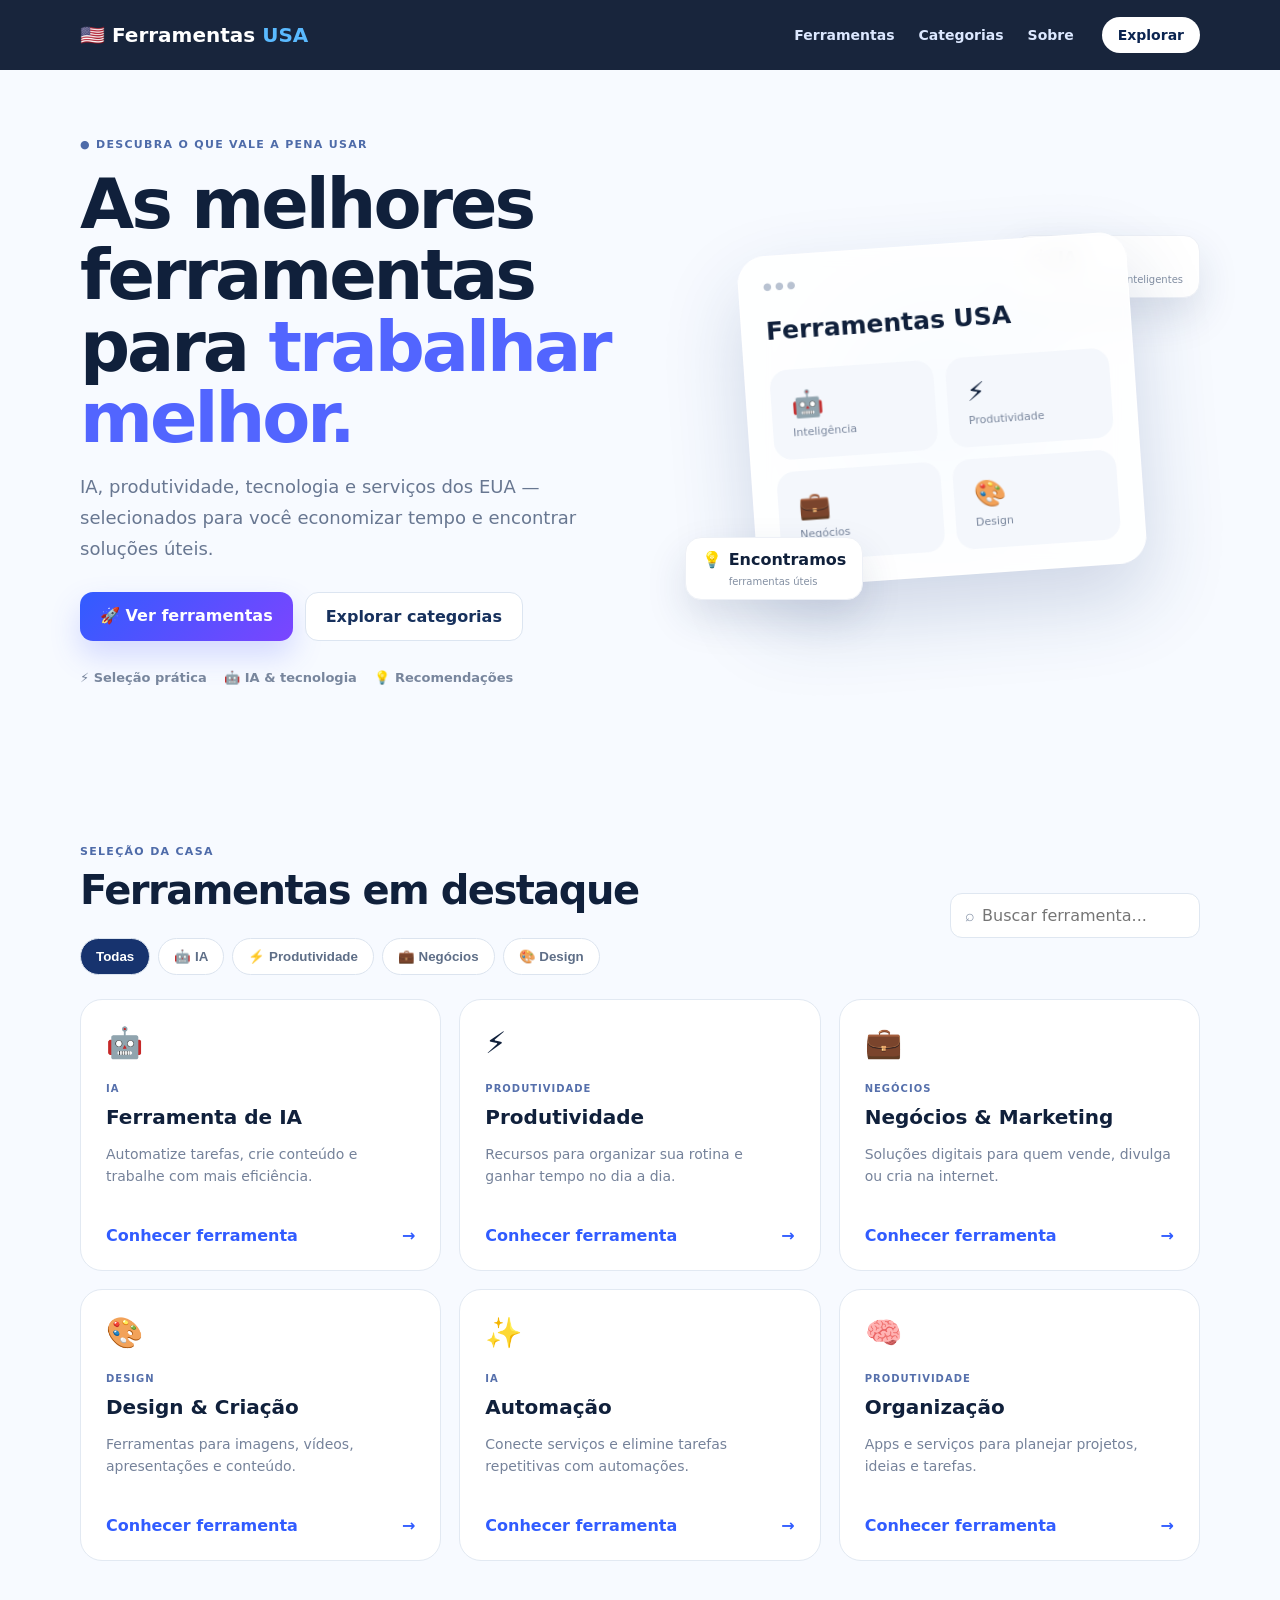
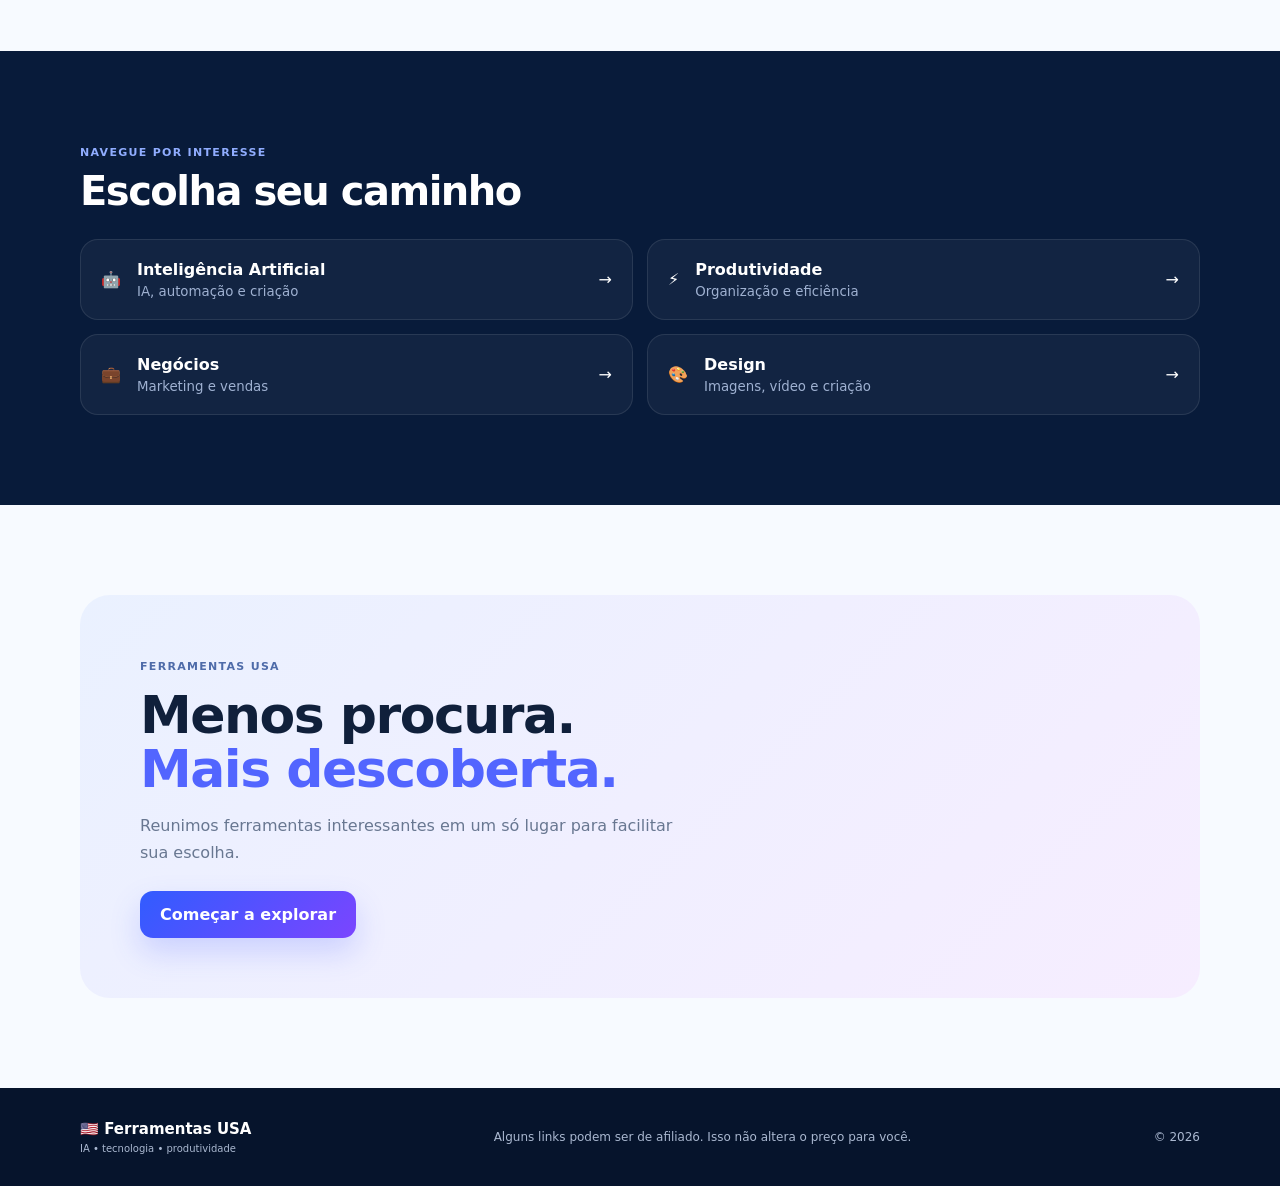
==== index.html @ 3f923c56 "Add files via upload" ====
<!doctype html>
<html lang="pt-BR">
<head>
<meta charset="utf-8"><meta name="viewport" content="width=device-width,initial-scale=1">
<meta name="description" content="Ferramentas USA — IA, tecnologia e produtividade.">
<title>Ferramentas USA | IA, Tecnologia e Produtividade</title>
<link rel="stylesheet" href="style.css">
</head>
<body>
<div class="progress" id="progress"></div>
<header><nav class="nav wrap">
<a class="brand" href="#inicio">🇺🇸 Ferramentas <b>USA</b></a>
<div class="links"><a href="#ferramentas">Ferramentas</a><a href="#categorias">Categorias</a><a href="#sobre">Sobre</a></div>
<a class="navbtn" href="#ferramentas">Explorar</a><button id="menuBtn">☰</button>
</nav><div id="mobileMenu"><a href="#ferramentas">Ferramentas</a><a href="#categorias">Categorias</a><a href="#sobre">Sobre</a></div></header>

<main>
<section class="hero wrap" id="inicio">
<div class="reveal"><span class="eyebrow">● DESCUBRA O QUE VALE A PENA USAR</span>
<h1>As melhores ferramentas para <span>trabalhar melhor.</span></h1>
<p>IA, produtividade, tecnologia e serviços dos EUA — selecionados para você economizar tempo e encontrar soluções úteis.</p>
<div class="actions"><a class="btn primary" href="#ferramentas">🚀 Ver ferramentas</a><a class="btn ghost" href="#categorias">Explorar categorias</a></div>
<div class="trust">⚡ Seleção prática　 🤖 IA & tecnologia　 💡 Recomendações</div></div>
<div class="visual reveal delay1"><div class="orb"></div><div class="float top">🤖 <b>IA</b><small>Ferramentas inteligentes</small></div>
<div class="dashboard"><div class="dots">● ● ●</div><h3>Ferramentas USA</h3><div class="dashgrid"><div>🤖<small>Inteligência</small></div><div>⚡<small>Produtividade</small></div><div>💼<small>Negócios</small></div><div>🎨<small>Design</small></div></div></div>
<div class="float bottom">💡 <b>Encontramos</b><small>ferramentas úteis</small></div></div>
</section>

<section class="section wrap" id="ferramentas">
<div class="sectionhead reveal"><div><span class="eyebrow">SELEÇÃO DA CASA</span><h2>Ferramentas em destaque</h2></div><div class="search">⌕ <input id="search" placeholder="Buscar ferramenta..."></div></div>
<div class="filters" id="filters"><button class="active" data-filter="all">Todas</button><button data-filter="ia">🤖 IA</button><button data-filter="produtividade">⚡ Produtividade</button><button data-filter="negocios">💼 Negócios</button><button data-filter="design">🎨 Design</button></div>
<div class="grid" id="grid">
<article class="tool reveal" data-category="ia" data-name="inteligência artificial"><div class="icon">🤖</div><label>IA</label><h3>Ferramenta de IA</h3><p>Automatize tarefas, crie conteúdo e trabalhe com mais eficiência.</p><a href="#" class="affiliate" data-tool="Ferramenta de IA">Conhecer ferramenta <b>→</b></a></article>
<article class="tool reveal delay1" data-category="produtividade" data-name="produtividade"><div class="icon">⚡</div><label>PRODUTIVIDADE</label><h3>Produtividade</h3><p>Recursos para organizar sua rotina e ganhar tempo no dia a dia.</p><a href="#" class="affiliate" data-tool="Produtividade">Conhecer ferramenta <b>→</b></a></article>
<article class="tool reveal delay2" data-category="negocios" data-name="negócios marketing"><div class="icon">💼</div><label>NEGÓCIOS</label><h3>Negócios & Marketing</h3><p>Soluções digitais para quem vende, divulga ou cria na internet.</p><a href="#" class="affiliate" data-tool="Negócios e Marketing">Conhecer ferramenta <b>→</b></a></article>
<article class="tool reveal" data-category="design" data-name="design criação"><div class="icon">🎨</div><label>DESIGN</label><h3>Design & Criação</h3><p>Ferramentas para imagens, vídeos, apresentações e conteúdo.</p><a href="#" class="affiliate" data-tool="Design e Criação">Conhecer ferramenta <b>→</b></a></article>
<article class="tool reveal delay1" data-category="ia" data-name="automação ia"><div class="icon">✨</div><label>IA</label><h3>Automação</h3><p>Conecte serviços e elimine tarefas repetitivas com automações.</p><a href="#" class="affiliate" data-tool="Automação">Conhecer ferramenta <b>→</b></a></article>
<article class="tool reveal delay2" data-category="produtividade" data-name="organização"><div class="icon">🧠</div><label>PRODUTIVIDADE</label><h3>Organização</h3><p>Apps e serviços para planejar projetos, ideias e tarefas.</p><a href="#" class="affiliate" data-tool="Organização">Conhecer ferramenta <b>→</b></a></article>
</div><p id="empty">Nenhuma ferramenta encontrada.</p>
</section>

<section class="dark section" id="categorias"><div class="wrap"><span class="eyebrow">NAVEGUE POR INTERESSE</span><h2>Escolha seu caminho</h2>
<div class="cats"><a href="#ferramentas" data-jump="ia">🤖 <span><b>Inteligência Artificial</b><small>IA, automação e criação</small></span>→</a><a href="#ferramentas" data-jump="produtividade">⚡ <span><b>Produtividade</b><small>Organização e eficiência</small></span>→</a><a href="#ferramentas" data-jump="negocios">💼 <span><b>Negócios</b><small>Marketing e vendas</small></span>→</a><a href="#ferramentas" data-jump="design">🎨 <span><b>Design</b><small>Imagens, vídeo e criação</small></span>→</a></div></div></section>

<section class="section wrap" id="sobre"><div class="about reveal"><span class="eyebrow">FERRAMENTAS USA</span><h2>Menos procura.<br><span>Mais descoberta.</span></h2><p>Reunimos ferramentas interessantes em um só lugar para facilitar sua escolha.</p><a class="btn primary" href="#ferramentas">Começar a explorar</a></div></section>
</main>
<footer><div class="wrap footer"><div><b>🇺🇸 Ferramentas USA</b><small>IA • tecnologia • produtividade</small></div><p>Alguns links podem ser de afiliado. Isso não altera o preço para você.</p><span>© <span id="year"></span></span></div></footer>
<button id="topBtn">↑</button><div id="toast"></div><script src="script.js"></script>
</body></html>
---- style.css ----
*{box-sizing:border-box}html{scroll-behavior:smooth}body{margin:0;font-family:Inter,system-ui,-apple-system,"Segoe UI",sans-serif;color:#10203b;background:#f7faff}a{text-decoration:none}.wrap{width:min(1120px,calc(100% - 32px));margin:auto}.progress{position:fixed;top:0;left:0;width:0;height:3px;background:linear-gradient(90deg,#ff3d81,#7650ff,#00c6ff);z-index:99}header{position:sticky;top:0;z-index:50;background:#07152eed;backdrop-filter:blur(15px)}.nav{height:70px;display:flex;align-items:center;gap:28px}.brand{color:#fff;font-size:20px;font-weight:850}.brand b{color:#5abaff}.links{margin-left:auto;display:flex;gap:24px}.links a{color:#dce8ff;font-size:14px;font-weight:700}.navbtn{color:#0b2450;background:#fff;padding:10px 16px;border-radius:999px;font-weight:800;font-size:14px}#menuBtn{display:none;background:none;border:0;color:#fff;font-size:25px}#mobileMenu{display:none}.hero{min-height:680px;display:grid;grid-template-columns:1.05fr .95fr;align-items:center;gap:35px}.eyebrow{font-size:11px;font-weight:900;letter-spacing:1.3px;color:#4e6ba9}.hero h1{font-size:clamp(42px,6vw,70px);line-height:1.02;letter-spacing:-3px;margin:17px 0}.hero h1 span,.about h2 span{color:#5265ff}.hero p{max-width:610px;color:#687791;font-size:18px;line-height:1.7}.actions{display:flex;gap:12px;margin:28px 0}.btn{display:inline-flex;padding:14px 20px;border-radius:13px;font-weight:850;transition:.25s}.btn:hover{transform:translateY(-3px)}.primary{color:#fff;background:linear-gradient(135deg,#315cff,#7b45ff);box-shadow:0 14px 30px #465cff35}.ghost{color:#17315d;background:#fff;border:1px solid #dce5f1}.trust{color:#78869d;font-size:13px;font-weight:700}.visual{height:500px;display:flex;align-items:center;justify-content:center;position:relative}.orb{position:absolute;width:360px;height:360px;border-radius:50%;background:radial-gradient(circle,#cde5ff,transparent 68%);animation:pulse 5s infinite}.dashboard{width:min(390px,82%);position:relative;padding:24px;border-radius:28px;background:#ffffffd9;border:1px solid #fff;box-shadow:0 35px 80px #203e7830;backdrop-filter:blur(15px);transform:rotate(-4deg);animation:float 5s ease-in-out infinite}.dots{color:#b8c2d1;font-size:10px}.dashboard h3{font-size:25px}.dashgrid{display:grid;grid-template-columns:1fr 1fr;gap:12px}.dashgrid div{padding:20px;background:#f4f7fc;border-radius:18px;font-size:26px}.dashgrid small{display:block;font-size:11px;color:#7a879d;margin-top:7px}.float{position:absolute;background:#fff;border:1px solid #edf0f6;padding:12px 16px;border-radius:16px;box-shadow:0 18px 40px #1e376022;display:grid;grid-template-columns:auto 1fr;gap:7px;animation:float 4s infinite}.float small{grid-column:2;color:#8490a3;font-size:10px}.float.top{right:0;top:75px}.float.bottom{left:0;bottom:60px;animation-delay:1s}.section{padding:90px 0}.sectionhead{display:flex;justify-content:space-between;align-items:end;gap:20px}.section h2,.dark h2{font-size:40px;letter-spacing:-1.5px;margin:8px 0 25px}.search{background:#fff;border:1px solid #dfe7f1;border-radius:12px;padding:11px 14px;width:250px;color:#8794a8}.search input{border:0;outline:0;width:85%;font:inherit}.filters{display:flex;gap:8px;flex-wrap:wrap;margin-bottom:24px}.filters button{border:1px solid #dce4ef;background:#fff;border-radius:999px;padding:10px 15px;color:#5e6e87;font-weight:750}.filters button.active,.filters button:hover{background:#17336e;color:#fff}.grid{display:grid;grid-template-columns:repeat(3,1fr);gap:18px}.tool{background:#fff;border:1px solid #e2e9f2;border-radius:22px;padding:25px;transition:.3s;overflow:hidden}.tool:hover{transform:translateY(-8px);box-shadow:0 24px 50px #1f39641f;border-color:#bdccef}.icon{font-size:30px;margin-bottom:17px}.tool label{font-size:10px;font-weight:900;letter-spacing:1px;color:#5670ac}.tool h3{margin:9px 0;font-size:20px}.tool p{color:#75829a;line-height:1.6;font-size:14px;min-height:66px}.affiliate{display:flex;justify-content:space-between;color:#315cff;font-weight:850;margin-top:17px}.affiliate b{transition:.2s}.tool:hover .affiliate b{transform:translateX(5px)}#empty{display:none;text-align:center;color:#77849b}.dark{background:#081b3a;color:#fff;position:relative}.dark .eyebrow{color:#90adff}.cats{display:grid;grid-template-columns:1fr 1fr;gap:14px}.cats a{display:flex;align-items:center;gap:16px;padding:20px;border:1px solid #ffffff18;border-radius:18px;background:#ffffff0b;color:#fff;transition:.25s}.cats a:hover{background:#ffffff17;transform:translateY(-3px)}.cats span{flex:1}.cats b,.cats small{display:block}.cats small{color:#9fb1d1;margin-top:5px}.about{padding:60px;border-radius:30px;background:linear-gradient(135deg,#eaf1ff,#f6edff)}.about h2{font-size:52px;line-height:1.03;margin:15px 0}.about p{color:#687791;max-width:560px;line-height:1.7;margin-bottom:25px}footer{background:#06142c;color:#aab8d0}.footer{padding:30px 0;display:flex;justify-content:space-between;align-items:center;gap:20px;font-size:12px}.footer b{display:block;color:#fff;font-size:15px}.footer small{display:block;margin-top:5px}#topBtn{position:fixed;right:18px;bottom:18px;width:45px;height:45px;border:0;border-radius:50%;background:#315cff;color:#fff;font-size:20px;opacity:0;pointer-events:none;transition:.25s}#topBtn.show{opacity:1;pointer-events:auto}#toast{position:fixed;left:50%;bottom:25px;transform:translate(-50%,20px);opacity:0;background:#07152e;color:#fff;padding:13px 18px;border-radius:12px;transition:.3s;z-index:100;font-size:13px}#toast.show{opacity:1;transform:translate(-50%,0)}.reveal{opacity:0;transform:translateY(25px);transition:.7s}.reveal.visible{opacity:1;transform:none}.delay1{transition-delay:.1s}.delay2{transition-delay:.2s}@keyframes float{0%,100%{transform:translateY(0) rotate(-4deg)}50%{transform:translateY(-12px) rotate(-3deg)}}@keyframes pulse{50%{transform:scale(1.08);opacity:.8}}@media(max-width:800px){.links,.navbtn{display:none}#menuBtn{display:block;margin-left:auto}.hero{grid-template-columns:1fr;padding:60px 0}.visual{height:410px}.grid{grid-template-columns:1fr 1fr}.sectionhead{align-items:flex-start;flex-direction:column}.search{width:100%}.cats{grid-template-columns:1fr}.about{padding:40px 25px}.footer{flex-direction:column;align-items:flex-start}}@media(max-width:520px){.grid{grid-template-columns:1fr}.actions{flex-direction:column}.btn{justify-content:center}.dashboard{width:90%}.float.top{right:-3px}.float.bottom{left:-3px}}
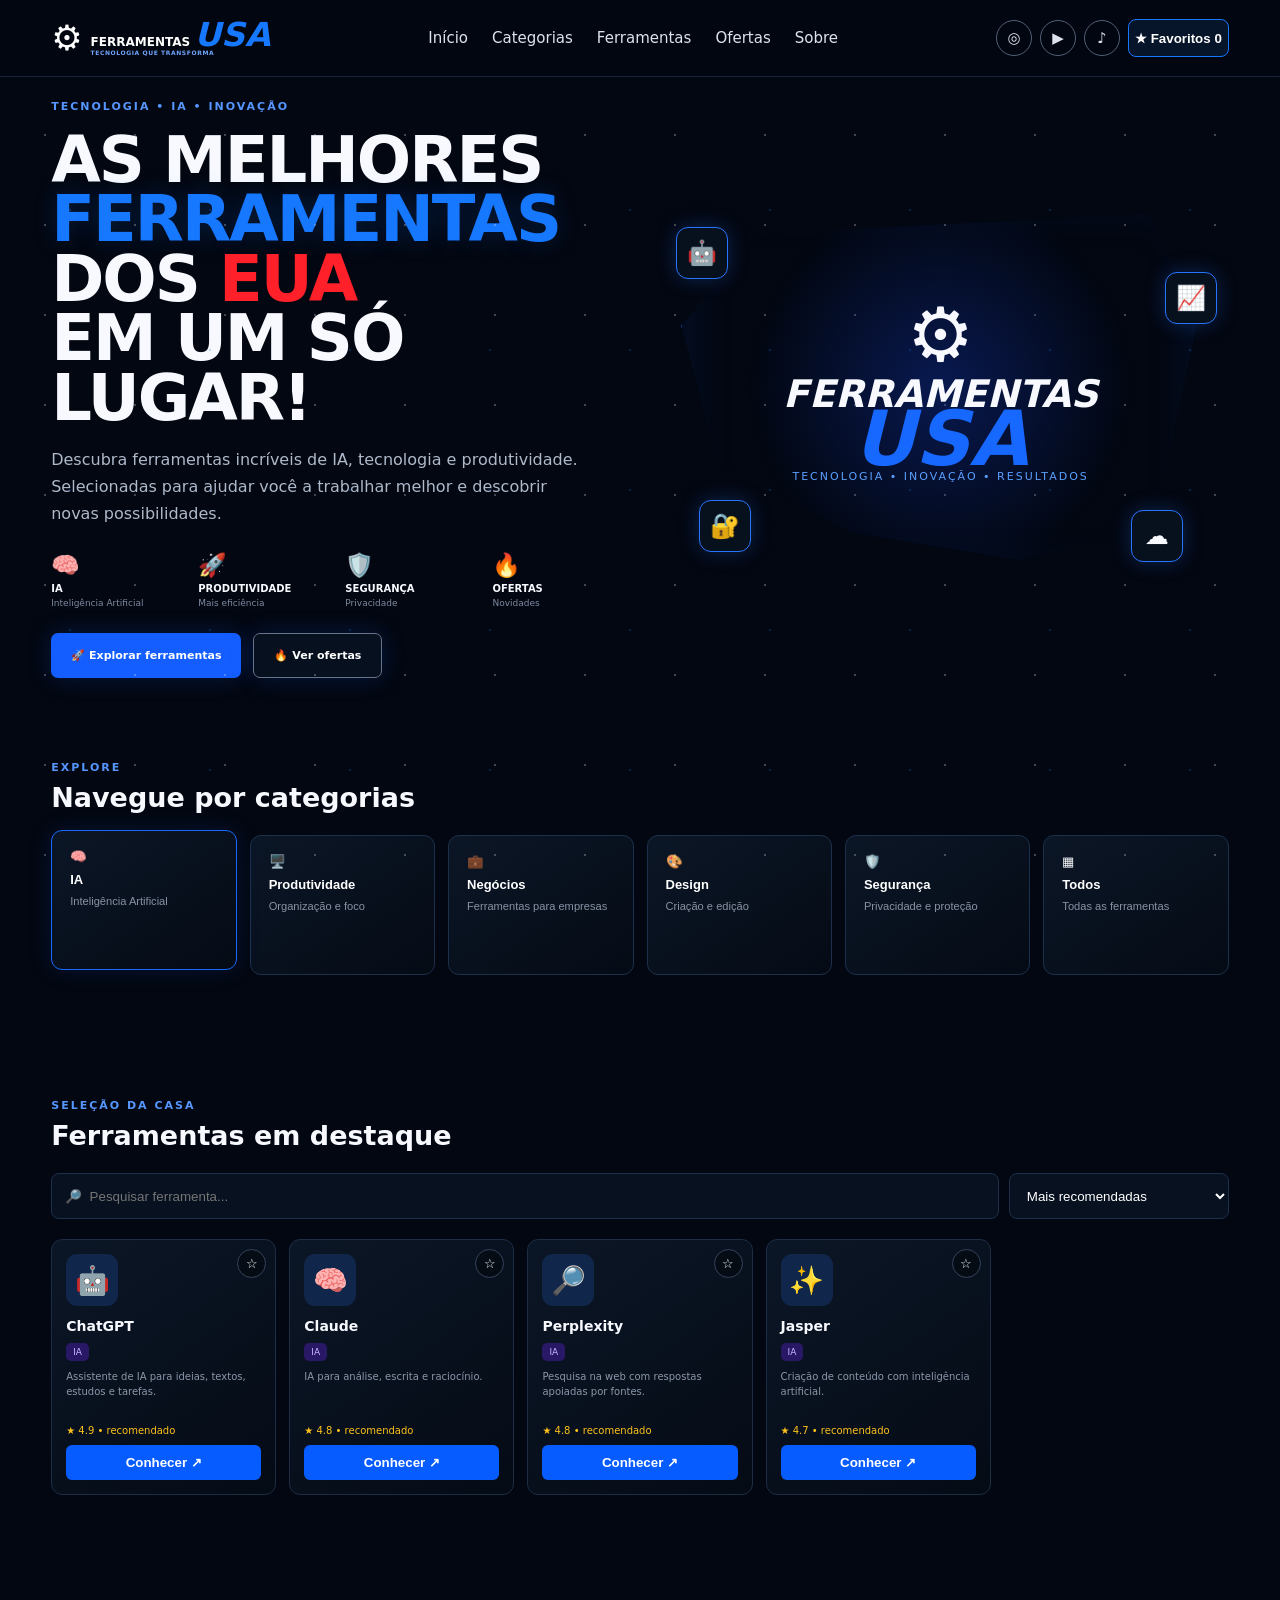
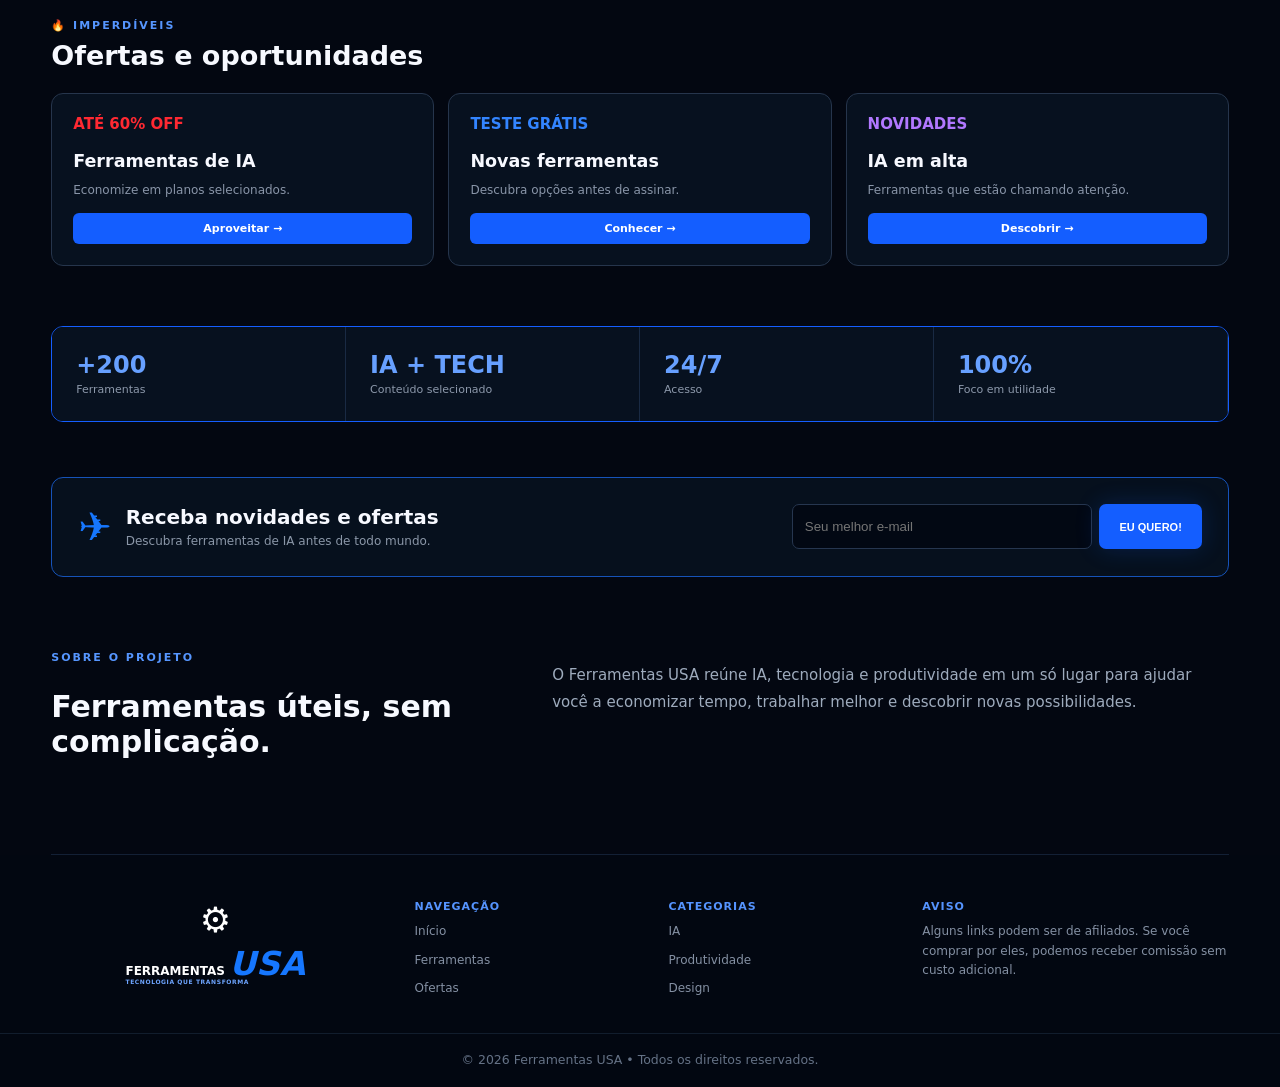
==== commit c9e55a5c: "Add files via upload" ====
--- a/index.html
+++ b/index.html
@@ -1,49 +1 @@
-<!doctype html>
-<html lang="pt-BR">
-<head>
-<meta charset="utf-8"><meta name="viewport" content="width=device-width,initial-scale=1">
-<meta name="description" content="Ferramentas USA — IA, tecnologia e produtividade.">
-<title>Ferramentas USA | IA, Tecnologia e Produtividade</title>
-<link rel="stylesheet" href="style.css">
-</head>
-<body>
-<div class="progress" id="progress"></div>
-<header><nav class="nav wrap">
-<a class="brand" href="#inicio">🇺🇸 Ferramentas <b>USA</b></a>
-<div class="links"><a href="#ferramentas">Ferramentas</a><a href="#categorias">Categorias</a><a href="#sobre">Sobre</a></div>
-<a class="navbtn" href="#ferramentas">Explorar</a><button id="menuBtn">☰</button>
-</nav><div id="mobileMenu"><a href="#ferramentas">Ferramentas</a><a href="#categorias">Categorias</a><a href="#sobre">Sobre</a></div></header>
-
-<main>
-<section class="hero wrap" id="inicio">
-<div class="reveal"><span class="eyebrow">● DESCUBRA O QUE VALE A PENA USAR</span>
-<h1>As melhores ferramentas para <span>trabalhar melhor.</span></h1>
-<p>IA, produtividade, tecnologia e serviços dos EUA — selecionados para você economizar tempo e encontrar soluções úteis.</p>
-<div class="actions"><a class="btn primary" href="#ferramentas">🚀 Ver ferramentas</a><a class="btn ghost" href="#categorias">Explorar categorias</a></div>
-<div class="trust">⚡ Seleção prática　 🤖 IA & tecnologia　 💡 Recomendações</div></div>
-<div class="visual reveal delay1"><div class="orb"></div><div class="float top">🤖 <b>IA</b><small>Ferramentas inteligentes</small></div>
-<div class="dashboard"><div class="dots">● ● ●</div><h3>Ferramentas USA</h3><div class="dashgrid"><div>🤖<small>Inteligência</small></div><div>⚡<small>Produtividade</small></div><div>💼<small>Negócios</small></div><div>🎨<small>Design</small></div></div></div>
-<div class="float bottom">💡 <b>Encontramos</b><small>ferramentas úteis</small></div></div>
-</section>
-
-<section class="section wrap" id="ferramentas">
-<div class="sectionhead reveal"><div><span class="eyebrow">SELEÇÃO DA CASA</span><h2>Ferramentas em destaque</h2></div><div class="search">⌕ <input id="search" placeholder="Buscar ferramenta..."></div></div>
-<div class="filters" id="filters"><button class="active" data-filter="all">Todas</button><button data-filter="ia">🤖 IA</button><button data-filter="produtividade">⚡ Produtividade</button><button data-filter="negocios">💼 Negócios</button><button data-filter="design">🎨 Design</button></div>
-<div class="grid" id="grid">
-<article class="tool reveal" data-category="ia" data-name="inteligência artificial"><div class="icon">🤖</div><label>IA</label><h3>Ferramenta de IA</h3><p>Automatize tarefas, crie conteúdo e trabalhe com mais eficiência.</p><a href="#" class="affiliate" data-tool="Ferramenta de IA">Conhecer ferramenta <b>→</b></a></article>
-<article class="tool reveal delay1" data-category="produtividade" data-name="produtividade"><div class="icon">⚡</div><label>PRODUTIVIDADE</label><h3>Produtividade</h3><p>Recursos para organizar sua rotina e ganhar tempo no dia a dia.</p><a href="#" class="affiliate" data-tool="Produtividade">Conhecer ferramenta <b>→</b></a></article>
-<article class="tool reveal delay2" data-category="negocios" data-name="negócios marketing"><div class="icon">💼</div><label>NEGÓCIOS</label><h3>Negócios & Marketing</h3><p>Soluções digitais para quem vende, divulga ou cria na internet.</p><a href="#" class="affiliate" data-tool="Negócios e Marketing">Conhecer ferramenta <b>→</b></a></article>
-<article class="tool reveal" data-category="design" data-name="design criação"><div class="icon">🎨</div><label>DESIGN</label><h3>Design & Criação</h3><p>Ferramentas para imagens, vídeos, apresentações e conteúdo.</p><a href="#" class="affiliate" data-tool="Design e Criação">Conhecer ferramenta <b>→</b></a></article>
-<article class="tool reveal delay1" data-category="ia" data-name="automação ia"><div class="icon">✨</div><label>IA</label><h3>Automação</h3><p>Conecte serviços e elimine tarefas repetitivas com automações.</p><a href="#" class="affiliate" data-tool="Automação">Conhecer ferramenta <b>→</b></a></article>
-<article class="tool reveal delay2" data-category="produtividade" data-name="organização"><div class="icon">🧠</div><label>PRODUTIVIDADE</label><h3>Organização</h3><p>Apps e serviços para planejar projetos, ideias e tarefas.</p><a href="#" class="affiliate" data-tool="Organização">Conhecer ferramenta <b>→</b></a></article>
-</div><p id="empty">Nenhuma ferramenta encontrada.</p>
-</section>
-
-<section class="dark section" id="categorias"><div class="wrap"><span class="eyebrow">NAVEGUE POR INTERESSE</span><h2>Escolha seu caminho</h2>
-<div class="cats"><a href="#ferramentas" data-jump="ia">🤖 <span><b>Inteligência Artificial</b><small>IA, automação e criação</small></span>→</a><a href="#ferramentas" data-jump="produtividade">⚡ <span><b>Produtividade</b><small>Organização e eficiência</small></span>→</a><a href="#ferramentas" data-jump="negocios">💼 <span><b>Negócios</b><small>Marketing e vendas</small></span>→</a><a href="#ferramentas" data-jump="design">🎨 <span><b>Design</b><small>Imagens, vídeo e criação</small></span>→</a></div></div></section>
-
-<section class="section wrap" id="sobre"><div class="about reveal"><span class="eyebrow">FERRAMENTAS USA</span><h2>Menos procura.<br><span>Mais descoberta.</span></h2><p>Reunimos ferramentas interessantes em um só lugar para facilitar sua escolha.</p><a class="btn primary" href="#ferramentas">Começar a explorar</a></div></section>
-</main>
-<footer><div class="wrap footer"><div><b>🇺🇸 Ferramentas USA</b><small>IA • tecnologia • produtividade</small></div><p>Alguns links podem ser de afiliado. Isso não altera o preço para você.</p><span>© <span id="year"></span></span></div></footer>
-<button id="topBtn">↑</button><div id="toast"></div><script src="script.js"></script>
-</body></html>+<!doctype html><html lang="pt-BR"><head><meta charset="utf-8"><meta name="viewport" content="width=device-width,initial-scale=1"><meta name="description" content="Ferramentas USA — IA, tecnologia e produtividade"><meta name="theme-color" content="#030711"><title>Ferramentas USA | IA • Tecnologia</title><link rel="stylesheet" href="style.css"></head><body><div id="progress"></div><header><nav><a class="logo" href="#inicio">⚙ <span>FERRAMENTAS <b>USA</b><small>TECNOLOGIA QUE TRANSFORMA</small></span></a><button id="menu">☰</button><div id="links"><a href="#inicio">Início</a><a href="#categorias">Categorias</a><a href="#ferramentas">Ferramentas</a><a href="#ofertas">Ofertas</a><a href="#sobre">Sobre</a></div><div class="social"><a href="#">◎</a><a href="#">▶</a><a href="#">♪</a><button id="fav">★ Favoritos <i>0</i></button></div></nav></header><main><section class="hero" id="inicio"><div class="copy reveal"><label>TECNOLOGIA • IA • INOVAÇÃO</label><h1>AS MELHORES<br><em>FERRAMENTAS</em><br>DOS <strong>EUA</strong><br>EM UM SÓ LUGAR!</h1><p>Descubra ferramentas incríveis de IA, tecnologia e produtividade. Selecionadas para ajudar você a trabalhar melhor e descobrir novas possibilidades.</p><div class="features"><span>🧠 <b>IA</b><small>Inteligência Artificial</small></span><span>🚀 <b>PRODUTIVIDADE</b><small>Mais eficiência</small></span><span>🛡️ <b>SEGURANÇA</b><small>Privacidade</small></span><span>🔥 <b>OFERTAS</b><small>Novidades</small></span></div><div class="actions"><a class="btn" href="#ferramentas">🚀 Explorar ferramentas</a><a class="btn ghost" href="#ofertas">🔥 Ver ofertas</a></div></div><div class="visual reveal"><div class="map">⚙<b>FERRAMENTAS<br><strong>USA</strong></b><small>TECNOLOGIA • INOVAÇÃO • RESULTADOS</small></div><i class="float a">🤖</i><i class="float b">📈</i><i class="float c">🔐</i><i class="float d">☁️</i></div></section><section id="categorias" class="section"><div class="title"><div><label>EXPLORE</label><h2>Navegue por categorias</h2></div></div><div class="cats"><button class="active" data-cat="IA">🧠<b>IA</b><small>Inteligência Artificial</small></button><button data-cat="Produtividade">🖥️<b>Produtividade</b><small>Organização e foco</small></button><button data-cat="Negócios">💼<b>Negócios</b><small>Ferramentas para empresas</small></button><button data-cat="Design">🎨<b>Design</b><small>Criação e edição</small></button><button data-cat="Segurança">🛡️<b>Segurança</b><small>Privacidade e proteção</small></button><button data-cat="Todos">▦<b>Todos</b><small>Todas as ferramentas</small></button></div></section><section id="ferramentas" class="section"><div class="title"><div><label>SELEÇÃO DA CASA</label><h2>Ferramentas em destaque</h2></div></div><div class="toolbar"><input id="search" placeholder="🔎  Pesquisar ferramenta..."><select id="sort"><option value="featured">Mais recomendadas</option><option value="name">Nome A–Z</option><option value="rating">Maior avaliação</option></select></div><div id="grid"></div><p id="empty">Nenhuma ferramenta encontrada.</p></section><section id="ofertas" class="section"><div class="title"><div><label>🔥 IMPERDÍVEIS</label><h2>Ofertas e oportunidades</h2></div></div><div class="offers"><article><b>ATÉ 60% OFF</b><h3>Ferramentas de IA</h3><p>Economize em planos selecionados.</p><a href="#ferramentas">Aproveitar →</a></article><article><b>TESTE GRÁTIS</b><h3>Novas ferramentas</h3><p>Descubra opções antes de assinar.</p><a href="#ferramentas">Conhecer →</a></article><article><b>NOVIDADES</b><h3>IA em alta</h3><p>Ferramentas que estão chamando atenção.</p><a href="#ferramentas">Descobrir →</a></article></div></section><section class="stats reveal"><div><b>+200</b><span>Ferramentas</span></div><div><b>IA + TECH</b><span>Conteúdo selecionado</span></div><div><b>24/7</b><span>Acesso</span></div><div><b>100%</b><span>Foco em utilidade</span></div></section><section class="newsletter reveal"><div><span>✈</span><div><h2>Receba novidades e ofertas</h2><p>Descubra ferramentas de IA antes de todo mundo.</p></div></div><form id="form"><input type="email" required placeholder="Seu melhor e-mail"><button class="btn">EU QUERO!</button></form></section><section id="sobre" class="about"><div><label>SOBRE O PROJETO</label><h2>Ferramentas úteis, sem complicação.</h2></div><p>O Ferramentas USA reúne IA, tecnologia e produtividade em um só lugar para ajudar você a economizar tempo, trabalhar melhor e descobrir novas possibilidades.</p></section></main><footer><div class="foot"><div class="logo">⚙ <span>FERRAMENTAS <b>USA</b><small>TECNOLOGIA QUE TRANSFORMA</small></span></div><div><b>NAVEGAÇÃO</b><a href="#inicio">Início</a><a href="#ferramentas">Ferramentas</a><a href="#ofertas">Ofertas</a></div><div><b>CATEGORIAS</b><a href="#ferramentas">IA</a><a href="#ferramentas">Produtividade</a><a href="#ferramentas">Design</a></div><div><b>AVISO</b><p>Alguns links podem ser de afiliados. Se você comprar por eles, podemos receber comissão sem custo adicional.</p></div></div><small>© 2026 Ferramentas USA • Todos os direitos reservados.</small></footer><button id="top">↑</button><div id="toast"></div><script src="script.js"></script></body></html>
--- a/style.css
+++ b/style.css
@@ -1 +1 @@
-*{box-sizing:border-box}html{scroll-behavior:smooth}body{margin:0;font-family:Inter,system-ui,-apple-system,"Segoe UI",sans-serif;color:#10203b;background:#f7faff}a{text-decoration:none}.wrap{width:min(1120px,calc(100% - 32px));margin:auto}.progress{position:fixed;top:0;left:0;width:0;height:3px;background:linear-gradient(90deg,#ff3d81,#7650ff,#00c6ff);z-index:99}header{position:sticky;top:0;z-index:50;background:#07152eed;backdrop-filter:blur(15px)}.nav{height:70px;display:flex;align-items:center;gap:28px}.brand{color:#fff;font-size:20px;font-weight:850}.brand b{color:#5abaff}.links{margin-left:auto;display:flex;gap:24px}.links a{color:#dce8ff;font-size:14px;font-weight:700}.navbtn{color:#0b2450;background:#fff;padding:10px 16px;border-radius:999px;font-weight:800;font-size:14px}#menuBtn{display:none;background:none;border:0;color:#fff;font-size:25px}#mobileMenu{display:none}.hero{min-height:680px;display:grid;grid-template-columns:1.05fr .95fr;align-items:center;gap:35px}.eyebrow{font-size:11px;font-weight:900;letter-spacing:1.3px;color:#4e6ba9}.hero h1{font-size:clamp(42px,6vw,70px);line-height:1.02;letter-spacing:-3px;margin:17px 0}.hero h1 span,.about h2 span{color:#5265ff}.hero p{max-width:610px;color:#687791;font-size:18px;line-height:1.7}.actions{display:flex;gap:12px;margin:28px 0}.btn{display:inline-flex;padding:14px 20px;border-radius:13px;font-weight:850;transition:.25s}.btn:hover{transform:translateY(-3px)}.primary{color:#fff;background:linear-gradient(135deg,#315cff,#7b45ff);box-shadow:0 14px 30px #465cff35}.ghost{color:#17315d;background:#fff;border:1px solid #dce5f1}.trust{color:#78869d;font-size:13px;font-weight:700}.visual{height:500px;display:flex;align-items:center;justify-content:center;position:relative}.orb{position:absolute;width:360px;height:360px;border-radius:50%;background:radial-gradient(circle,#cde5ff,transparent 68%);animation:pulse 5s infinite}.dashboard{width:min(390px,82%);position:relative;padding:24px;border-radius:28px;background:#ffffffd9;border:1px solid #fff;box-shadow:0 35px 80px #203e7830;backdrop-filter:blur(15px);transform:rotate(-4deg);animation:float 5s ease-in-out infinite}.dots{color:#b8c2d1;font-size:10px}.dashboard h3{font-size:25px}.dashgrid{display:grid;grid-template-columns:1fr 1fr;gap:12px}.dashgrid div{padding:20px;background:#f4f7fc;border-radius:18px;font-size:26px}.dashgrid small{display:block;font-size:11px;color:#7a879d;margin-top:7px}.float{position:absolute;background:#fff;border:1px solid #edf0f6;padding:12px 16px;border-radius:16px;box-shadow:0 18px 40px #1e376022;display:grid;grid-template-columns:auto 1fr;gap:7px;animation:float 4s infinite}.float small{grid-column:2;color:#8490a3;font-size:10px}.float.top{right:0;top:75px}.float.bottom{left:0;bottom:60px;animation-delay:1s}.section{padding:90px 0}.sectionhead{display:flex;justify-content:space-between;align-items:end;gap:20px}.section h2,.dark h2{font-size:40px;letter-spacing:-1.5px;margin:8px 0 25px}.search{background:#fff;border:1px solid #dfe7f1;border-radius:12px;padding:11px 14px;width:250px;color:#8794a8}.search input{border:0;outline:0;width:85%;font:inherit}.filters{display:flex;gap:8px;flex-wrap:wrap;margin-bottom:24px}.filters button{border:1px solid #dce4ef;background:#fff;border-radius:999px;padding:10px 15px;color:#5e6e87;font-weight:750}.filters button.active,.filters button:hover{background:#17336e;color:#fff}.grid{display:grid;grid-template-columns:repeat(3,1fr);gap:18px}.tool{background:#fff;border:1px solid #e2e9f2;border-radius:22px;padding:25px;transition:.3s;overflow:hidden}.tool:hover{transform:translateY(-8px);box-shadow:0 24px 50px #1f39641f;border-color:#bdccef}.icon{font-size:30px;margin-bottom:17px}.tool label{font-size:10px;font-weight:900;letter-spacing:1px;color:#5670ac}.tool h3{margin:9px 0;font-size:20px}.tool p{color:#75829a;line-height:1.6;font-size:14px;min-height:66px}.affiliate{display:flex;justify-content:space-between;color:#315cff;font-weight:850;margin-top:17px}.affiliate b{transition:.2s}.tool:hover .affiliate b{transform:translateX(5px)}#empty{display:none;text-align:center;color:#77849b}.dark{background:#081b3a;color:#fff;position:relative}.dark .eyebrow{color:#90adff}.cats{display:grid;grid-template-columns:1fr 1fr;gap:14px}.cats a{display:flex;align-items:center;gap:16px;padding:20px;border:1px solid #ffffff18;border-radius:18px;background:#ffffff0b;color:#fff;transition:.25s}.cats a:hover{background:#ffffff17;transform:translateY(-3px)}.cats span{flex:1}.cats b,.cats small{display:block}.cats small{color:#9fb1d1;margin-top:5px}.about{padding:60px;border-radius:30px;background:linear-gradient(135deg,#eaf1ff,#f6edff)}.about h2{font-size:52px;line-height:1.03;margin:15px 0}.about p{color:#687791;max-width:560px;line-height:1.7;margin-bottom:25px}footer{background:#06142c;color:#aab8d0}.footer{padding:30px 0;display:flex;justify-content:space-between;align-items:center;gap:20px;font-size:12px}.footer b{display:block;color:#fff;font-size:15px}.footer small{display:block;margin-top:5px}#topBtn{position:fixed;right:18px;bottom:18px;width:45px;height:45px;border:0;border-radius:50%;background:#315cff;color:#fff;font-size:20px;opacity:0;pointer-events:none;transition:.25s}#topBtn.show{opacity:1;pointer-events:auto}#toast{position:fixed;left:50%;bottom:25px;transform:translate(-50%,20px);opacity:0;background:#07152e;color:#fff;padding:13px 18px;border-radius:12px;transition:.3s;z-index:100;font-size:13px}#toast.show{opacity:1;transform:translate(-50%,0)}.reveal{opacity:0;transform:translateY(25px);transition:.7s}.reveal.visible{opacity:1;transform:none}.delay1{transition-delay:.1s}.delay2{transition-delay:.2s}@keyframes float{0%,100%{transform:translateY(0) rotate(-4deg)}50%{transform:translateY(-12px) rotate(-3deg)}}@keyframes pulse{50%{transform:scale(1.08);opacity:.8}}@media(max-width:800px){.links,.navbtn{display:none}#menuBtn{display:block;margin-left:auto}.hero{grid-template-columns:1fr;padding:60px 0}.visual{height:410px}.grid{grid-template-columns:1fr 1fr}.sectionhead{align-items:flex-start;flex-direction:column}.search{width:100%}.cats{grid-template-columns:1fr}.about{padding:40px 25px}.footer{flex-direction:column;align-items:flex-start}}@media(max-width:520px){.grid{grid-template-columns:1fr}.actions{flex-direction:column}.btn{justify-content:center}.dashboard{width:90%}.float.top{right:-3px}.float.bottom{left:-3px}}+*{box-sizing:border-box}html{scroll-behavior:smooth}body{margin:0;background:#030711;color:#f7f9ff;font:15px Inter,system-ui,Arial;overflow-x:hidden}body:before{content:"";position:fixed;inset:0;pointer-events:none;opacity:.25;background-image:radial-gradient(#fff 1px,transparent 1px),radial-gradient(#1677ff 1px,transparent 1px);background-size:90px 90px,140px 140px}#progress{position:fixed;z-index:99;top:0;left:0;width:0;height:3px;background:linear-gradient(90deg,#1677ff,#a855f7,#ff2029)}header{position:sticky;top:0;z-index:20;background:#030711dd;backdrop-filter:blur(16px);border-bottom:1px solid #172238}nav{width:min(1180px,92%);margin:auto;min-height:76px;display:flex;align-items:center;gap:25px}.logo{display:flex;align-items:center;gap:8px;color:#fff;text-decoration:none;font-weight:900;font-size:35px}.logo span{font-size:12px;line-height:.9}.logo b{font-size:33px;font-style:italic;color:#1677ff}.logo small{display:block;font-size:6px;color:#6ea5ff;letter-spacing:.6px}#links{display:flex;gap:24px;flex:1;justify-content:center}#links a,.social a{color:#dce3ef;text-decoration:none}.social{display:flex;gap:8px;align-items:center}.social a{width:36px;height:36px;border:1px solid #536078;border-radius:50%;display:grid;place-items:center}.social button{height:38px;border:1px solid #1677ff;border-radius:8px;background:#07152a;color:#fff;font-weight:800}.social i{font-style:normal}#menu{display:none;background:none;border:0;color:#fff;font-size:25px}.hero,.section,.about{width:min(1180px,92%);margin:auto}.hero{min-height:620px;display:grid;grid-template-columns:1fr 1fr;align-items:center;gap:25px}.copy label,.title label,.about label{font-size:11px;letter-spacing:2px;color:#5696ff;font-weight:900}.copy h1{font-size:clamp(42px,5vw,72px);line-height:.93;letter-spacing:-2px;margin:17px 0}.copy h1 em{font-style:normal;color:#1677ff;text-shadow:0 0 25px #1677ff33}.copy h1 strong{color:#ff2029}.copy p{max-width:540px;color:#aeb9ca;line-height:1.7;font-size:16px}.features{display:grid;grid-template-columns:repeat(4,1fr);gap:12px;margin:25px 0}.features span{display:flex;flex-direction:column;gap:4px;font-size:23px}.features b{font-size:10px}.features small{font-size:9px;color:#7e8ba0}.actions{display:flex;gap:12px;flex-wrap:wrap}.btn{display:inline-flex;align-items:center;justify-content:center;height:45px;padding:0 20px;border:0;border-radius:7px;background:#145eff;color:#fff;text-decoration:none;font-weight:900;font-size:11px;cursor:pointer;box-shadow:0 0 25px #145eff33}.btn.ghost{background:#07101e;border:1px solid #667388}.visual{height:500px;display:grid;place-items:center;position:relative}.map{width:90%;aspect-ratio:1.35;background:radial-gradient(circle,#174cff44,transparent 60%);clip-path:polygon(15% 10%,90% 5%,100% 30%,91% 87%,65% 95%,33% 88%,7% 70%,0 34%);border:1px solid #1768ff;display:grid;place-items:center;align-content:center;text-align:center;box-shadow:0 0 55px #1768ff22 inset}.map{font-size:75px}.map b{font-size:38px;font-style:italic;line-height:.8}.map strong{font-size:76px;color:#1768ff}.map small{font-size:11px;color:#5ba0ff;letter-spacing:2px}.float{position:absolute;width:52px;height:52px;border:1px solid #2774ff;border-radius:12px;background:#07111e;display:grid;place-items:center;font-style:normal;font-size:24px;box-shadow:0 0 20px #2774ff44;animation:float 4s ease-in-out infinite}.a{left:4%;top:18%}.b{right:2%;top:27%;animation-delay:.8s}.c{left:8%;bottom:17%;animation-delay:1.4s}.d{right:8%;bottom:15%;animation-delay:2s}.section{padding:60px 0}.title{margin-bottom:22px}.title h2{font-size:27px;margin:7px 0}.cats{display:grid;grid-template-columns:repeat(6,1fr);gap:13px}.cats button{min-height:140px;background:linear-gradient(145deg,#0b1626,#050b15);border:1px solid #1c304b;border-radius:11px;color:#fff;text-align:left;padding:18px;display:flex;flex-direction:column;gap:8px;cursor:pointer;transition:.25s}.cats button:hover,.cats button.active{transform:translateY(-5px);border-color:#1768ff;box-shadow:0 0 25px #1768ff22}.cats button b{font-size:13px}.cats button small{color:#8793a5}.toolbar{display:flex;gap:10px;margin-bottom:20px}.toolbar input,.toolbar select{height:46px;background:#07111f;border:1px solid #1d304a;color:#fff;border-radius:8px;padding:0 13px;outline:0}.toolbar input{flex:1}.toolbar select{width:220px}#grid{display:grid;grid-template-columns:repeat(5,1fr);gap:13px}.tool{position:relative;background:linear-gradient(145deg,#0b1626,#050b15);border:1px solid #1c2d45;border-radius:11px;padding:14px;transition:.25s}.tool:hover{transform:translateY(-6px);border-color:#2875ff;box-shadow:0 15px 30px #0006}.tool .icon{font-size:28px;width:52px;height:52px;display:grid;place-items:center;background:#10264a;border-radius:11px}.tool h3{font-size:14px;margin:12px 0 7px}.tag{font-size:9px;background:#291866;color:#cbb5ff;padding:4px 7px;border-radius:5px}.tool p{font-size:10px;color:#8b97a9;line-height:1.5;min-height:46px}.rating{font-size:10px;color:#ffc21c;margin:9px 0}.tool .know{width:100%;height:35px;border:0;border-radius:6px;background:#075cff;color:#fff;font-weight:900;cursor:pointer}.fav{position:absolute;right:9px;top:9px;width:29px;height:29px;border:1px solid #33435b;border-radius:50%;background:#0005;color:#fff}.fav.saved{color:#ffd21a;border-color:#ffd21a}#empty{text-align:center;color:#8995a8;display:none}.offers{display:grid;grid-template-columns:repeat(3,1fr);gap:14px}.offers article{background:#07111f;border:1px solid #26354c;border-radius:12px;padding:21px}.offers article>b{color:#ff2932}.offers article:nth-child(2)>b{color:#3385ff}.offers article:nth-child(3)>b{color:#b178ff}.offers h3{margin-bottom:5px}.offers p{color:#8995a8;font-size:12px}.offers a{display:block;text-align:center;background:#145eff;color:#fff;text-decoration:none;padding:9px;border-radius:6px;font-size:11px;font-weight:900;margin-top:16px}.stats{width:min(1180px,92%);margin:0 auto 55px;display:grid;grid-template-columns:repeat(4,1fr);border:1px solid #155eff;border-radius:12px;overflow:hidden}.stats div{padding:24px;border-right:1px solid #192a43;background:#07111f}.stats b{display:block;color:#67a0ff;font-size:24px}.stats span{font-size:11px;color:#8d99ab}.newsletter{width:min(1180px,92%);margin:auto;padding:26px;border:1px solid #1653b9;border-radius:12px;background:#06101d;display:flex;justify-content:space-between;align-items:center;gap:20px}.newsletter>div{display:flex;gap:14px;align-items:center}.newsletter>div>span{font-size:40px;color:#1677ff}.newsletter h2{margin:0 0 5px;font-size:20px}.newsletter p{margin:0;color:#8b97a8;font-size:12px}.newsletter form{display:flex;gap:7px;min-width:410px}.newsletter input{flex:1;background:#020813;border:1px solid #26364f;color:#fff;border-radius:7px;padding:0 12px;outline:0}.about{padding:70px 0;display:grid;grid-template-columns:1fr 1.5fr;gap:50px}.about h2{font-size:30px}.about p{color:#9eabbd;line-height:1.8}.about{border-bottom:1px solid #132035}footer{background:#020711;padding:45px 0 20px}.foot{width:min(1180px,92%);margin:auto;display:grid;grid-template-columns:1.5fr 1fr 1fr 1.4fr;gap:35px}.foot>div{display:flex;flex-direction:column;gap:9px}.foot>div>b{color:#5594ff;font-size:11px;letter-spacing:1px}.foot a,.foot p{color:#8490a3;text-decoration:none;font-size:12px;line-height:1.6;margin:0}.foot+.copyright,footer>small{display:block;text-align:center;color:#657286;margin-top:35px;border-top:1px solid #111d2d;padding-top:18px}#top{display:none;position:fixed;right:20px;bottom:20px;border:0;border-radius:50%;width:43px;height:43px;background:#145eff;color:#fff;font-size:21px}#toast{position:fixed;left:50%;bottom:25px;transform:translate(-50%,20px);background:#101d30;border:1px solid #2d4770;color:#fff;padding:11px 17px;border-radius:7px;opacity:0;transition:.25s;z-index:50}.show{opacity:1!important;transform:translate(-50%,0)!important}.reveal{opacity:0;transform:translateY(22px);transition:.7s}.visible{opacity:1;transform:none}@keyframes float{50%{transform:translateY(-11px)}}@media(max-width:950px){#menu{display:block;margin-left:auto}#links{display:none;position:absolute;top:76px;left:0;right:0;background:#040a14;flex-direction:column;padding:10px 5%;border-bottom:1px solid #172238}#links.open{display:flex}#links a{padding:12px}.social>a{display:none}.hero{grid-template-columns:1fr}.visual{height:380px}.cats{grid-template-columns:repeat(3,1fr)}#grid{grid-template-columns:repeat(3,1fr)}.newsletter{flex-direction:column;align-items:stretch}.newsletter form{min-width:0}.about{grid-template-columns:1fr}.foot{grid-template-columns:repeat(2,1fr)}}@media(max-width:600px){.logo{font-size:28px}.logo b{font-size:27px}.hero h1{font-size:43px}.features{grid-template-columns:repeat(2,1fr)}.cats,#grid,.offers{grid-template-columns:repeat(2,1fr)}.toolbar{flex-direction:column}.toolbar select{width:100%}.stats{grid-template-columns:repeat(2,1fr)}.stats div:nth-child(2){border-right:0}.newsletter form{flex-direction:column}.newsletter input{height:44px}.foot{grid-template-columns:1fr}.map b{font-size:27px}.map strong{font-size:55px}.visual{height:320px}}
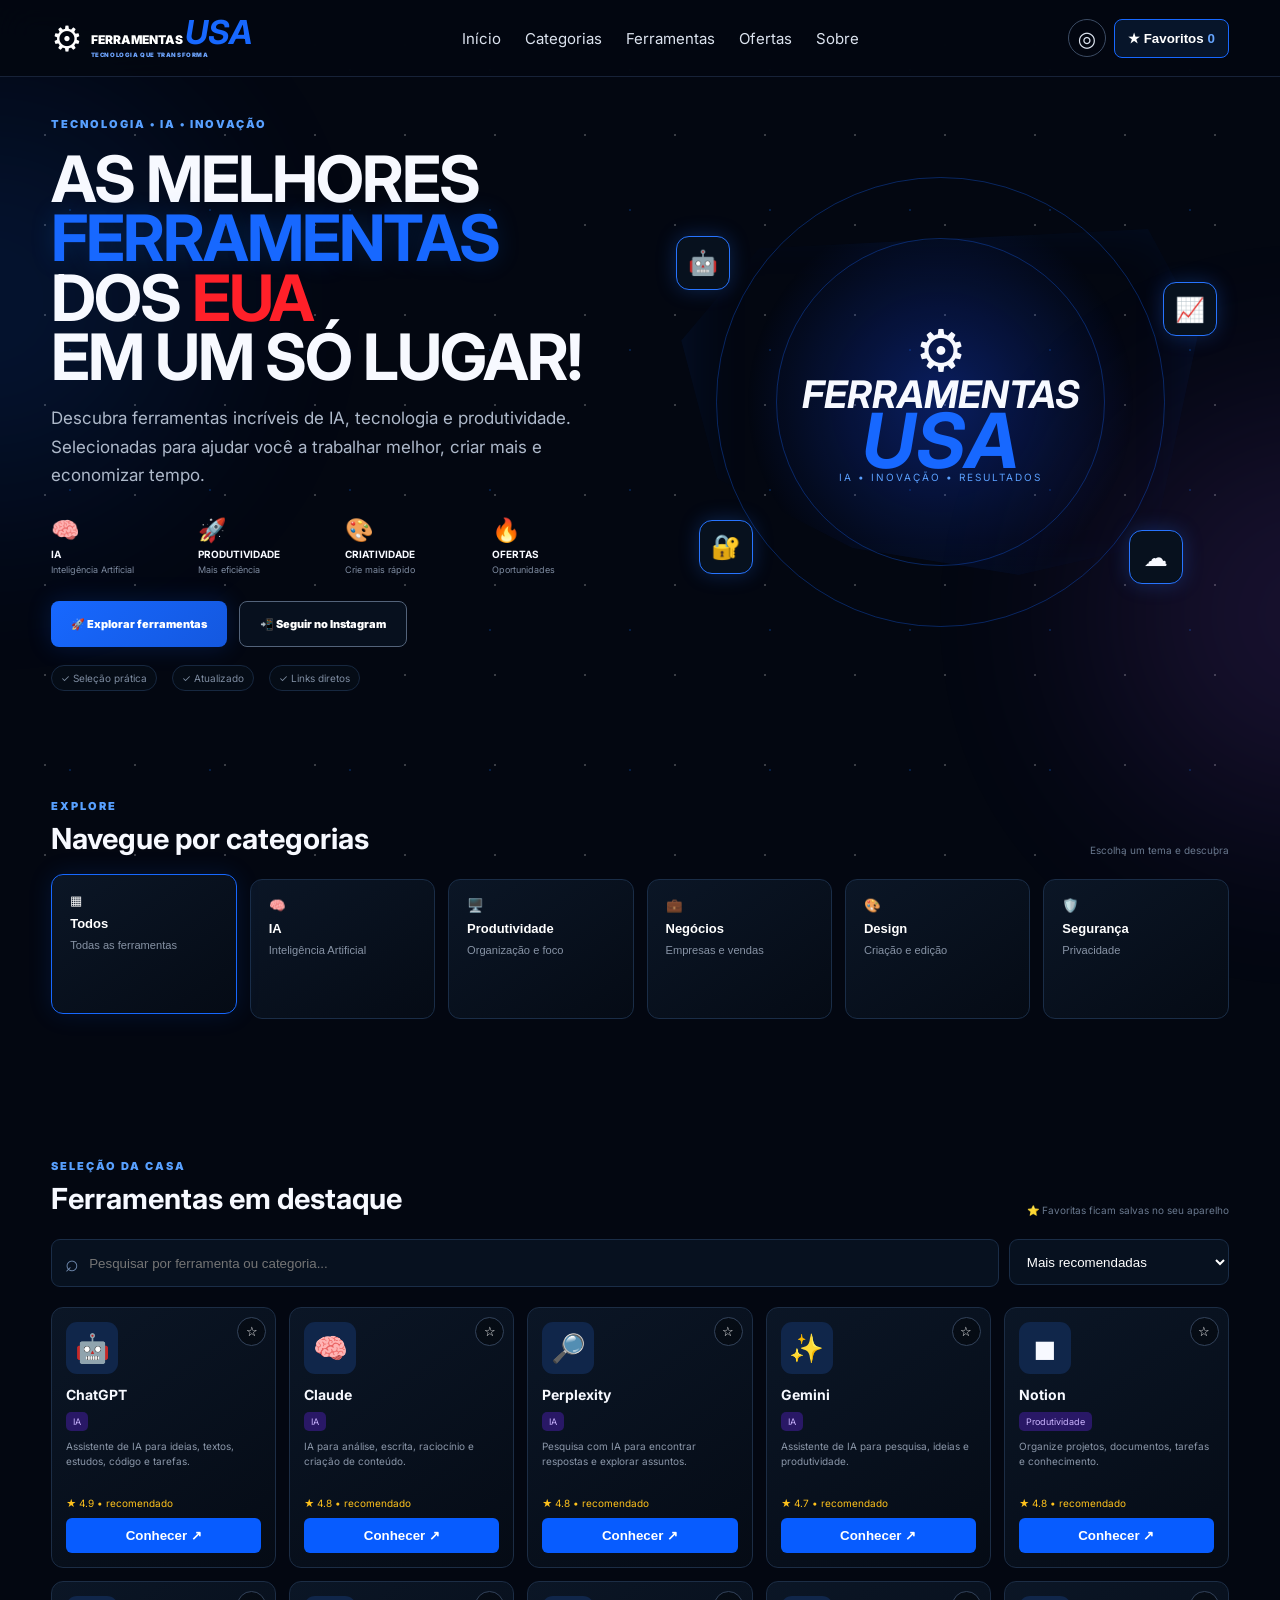
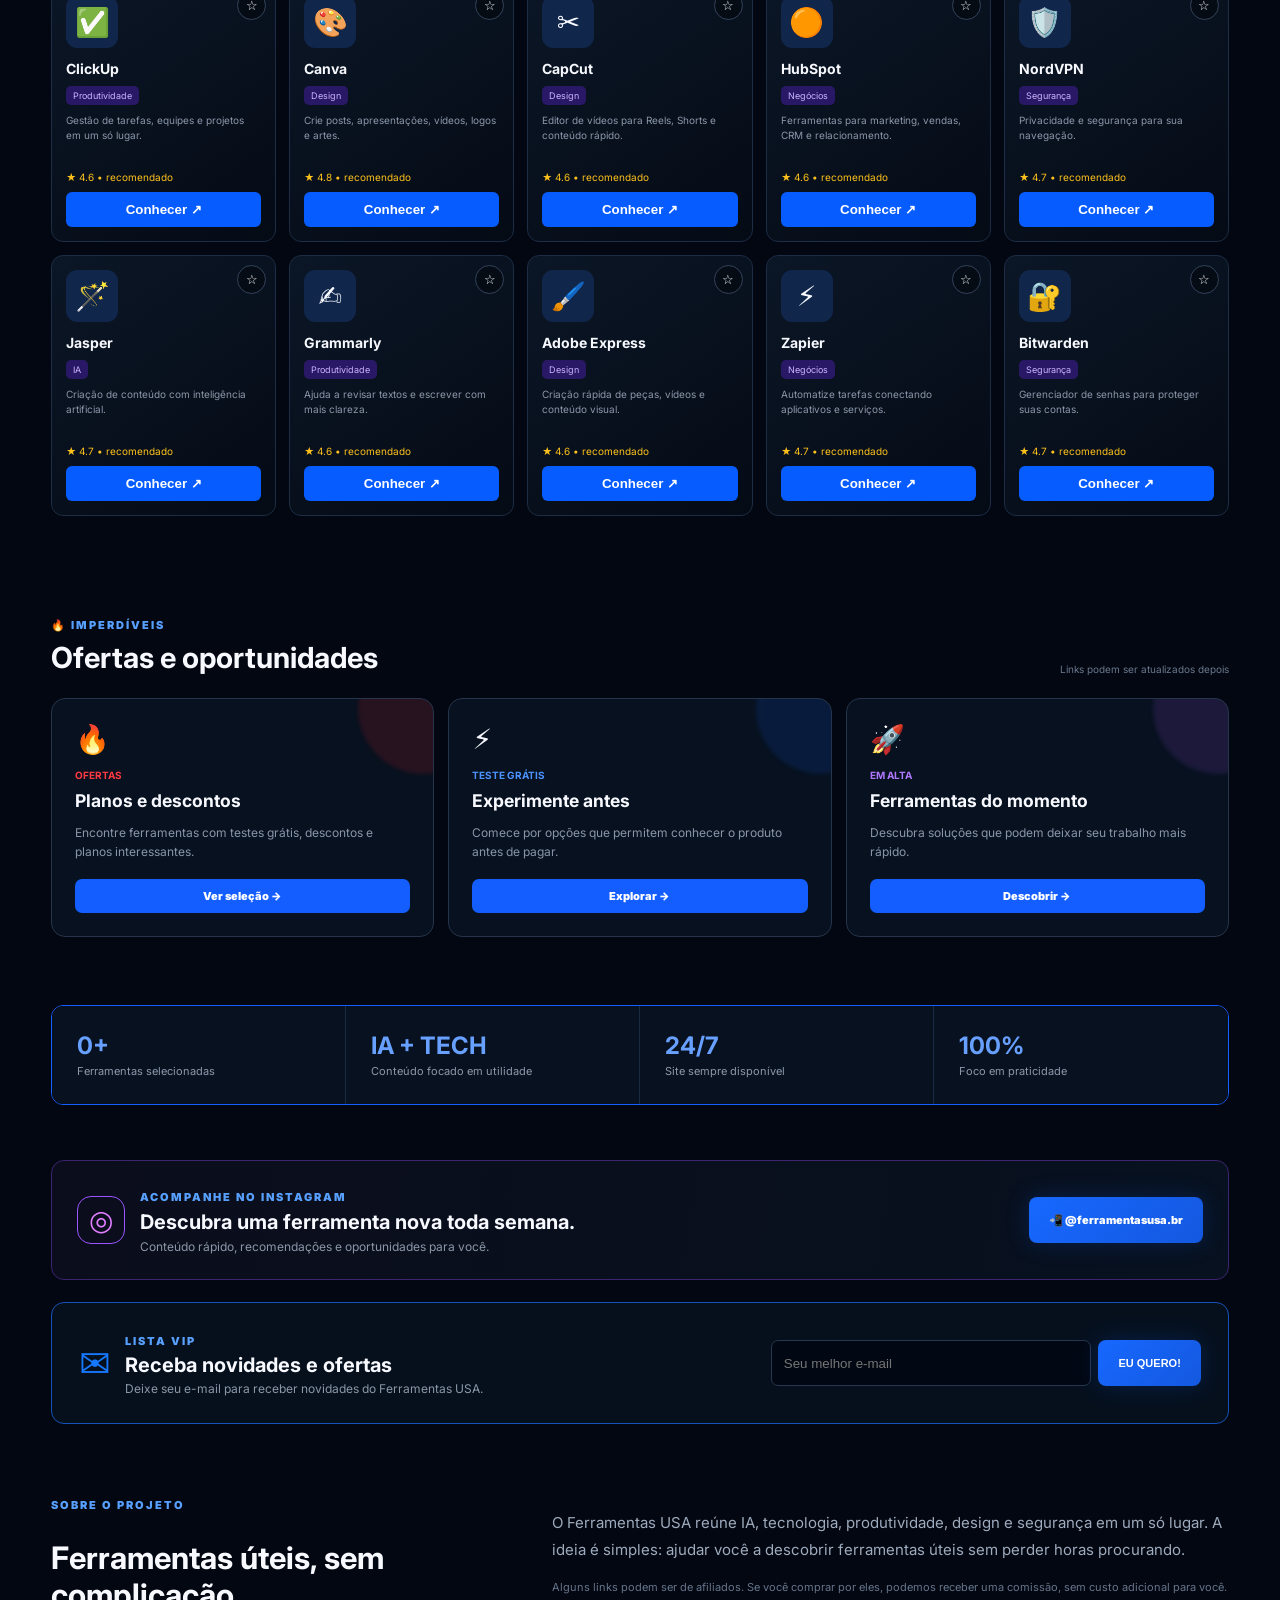
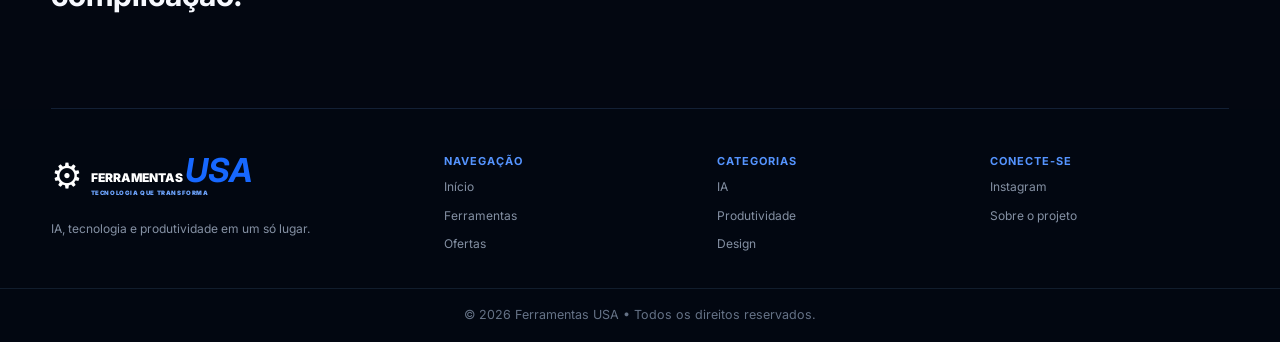
==== commit 93cc3a16: "Add files via upload" ====
--- a/index.html
+++ b/index.html
@@ -1 +1,61 @@
-<!doctype html><html lang="pt-BR"><head><meta charset="utf-8"><meta name="viewport" content="width=device-width,initial-scale=1"><meta name="description" content="Ferramentas USA — IA, tecnologia e produtividade"><meta name="theme-color" content="#030711"><title>Ferramentas USA | IA • Tecnologia</title><link rel="stylesheet" href="style.css"></head><body><div id="progress"></div><header><nav><a class="logo" href="#inicio">⚙ <span>FERRAMENTAS <b>USA</b><small>TECNOLOGIA QUE TRANSFORMA</small></span></a><button id="menu">☰</button><div id="links"><a href="#inicio">Início</a><a href="#categorias">Categorias</a><a href="#ferramentas">Ferramentas</a><a href="#ofertas">Ofertas</a><a href="#sobre">Sobre</a></div><div class="social"><a href="#">◎</a><a href="#">▶</a><a href="#">♪</a><button id="fav">★ Favoritos <i>0</i></button></div></nav></header><main><section class="hero" id="inicio"><div class="copy reveal"><label>TECNOLOGIA • IA • INOVAÇÃO</label><h1>AS MELHORES<br><em>FERRAMENTAS</em><br>DOS <strong>EUA</strong><br>EM UM SÓ LUGAR!</h1><p>Descubra ferramentas incríveis de IA, tecnologia e produtividade. Selecionadas para ajudar você a trabalhar melhor e descobrir novas possibilidades.</p><div class="features"><span>🧠 <b>IA</b><small>Inteligência Artificial</small></span><span>🚀 <b>PRODUTIVIDADE</b><small>Mais eficiência</small></span><span>🛡️ <b>SEGURANÇA</b><small>Privacidade</small></span><span>🔥 <b>OFERTAS</b><small>Novidades</small></span></div><div class="actions"><a class="btn" href="#ferramentas">🚀 Explorar ferramentas</a><a class="btn ghost" href="#ofertas">🔥 Ver ofertas</a></div></div><div class="visual reveal"><div class="map">⚙<b>FERRAMENTAS<br><strong>USA</strong></b><small>TECNOLOGIA • INOVAÇÃO • RESULTADOS</small></div><i class="float a">🤖</i><i class="float b">📈</i><i class="float c">🔐</i><i class="float d">☁️</i></div></section><section id="categorias" class="section"><div class="title"><div><label>EXPLORE</label><h2>Navegue por categorias</h2></div></div><div class="cats"><button class="active" data-cat="IA">🧠<b>IA</b><small>Inteligência Artificial</small></button><button data-cat="Produtividade">🖥️<b>Produtividade</b><small>Organização e foco</small></button><button data-cat="Negócios">💼<b>Negócios</b><small>Ferramentas para empresas</small></button><button data-cat="Design">🎨<b>Design</b><small>Criação e edição</small></button><button data-cat="Segurança">🛡️<b>Segurança</b><small>Privacidade e proteção</small></button><button data-cat="Todos">▦<b>Todos</b><small>Todas as ferramentas</small></button></div></section><section id="ferramentas" class="section"><div class="title"><div><label>SELEÇÃO DA CASA</label><h2>Ferramentas em destaque</h2></div></div><div class="toolbar"><input id="search" placeholder="🔎  Pesquisar ferramenta..."><select id="sort"><option value="featured">Mais recomendadas</option><option value="name">Nome A–Z</option><option value="rating">Maior avaliação</option></select></div><div id="grid"></div><p id="empty">Nenhuma ferramenta encontrada.</p></section><section id="ofertas" class="section"><div class="title"><div><label>🔥 IMPERDÍVEIS</label><h2>Ofertas e oportunidades</h2></div></div><div class="offers"><article><b>ATÉ 60% OFF</b><h3>Ferramentas de IA</h3><p>Economize em planos selecionados.</p><a href="#ferramentas">Aproveitar →</a></article><article><b>TESTE GRÁTIS</b><h3>Novas ferramentas</h3><p>Descubra opções antes de assinar.</p><a href="#ferramentas">Conhecer →</a></article><article><b>NOVIDADES</b><h3>IA em alta</h3><p>Ferramentas que estão chamando atenção.</p><a href="#ferramentas">Descobrir →</a></article></div></section><section class="stats reveal"><div><b>+200</b><span>Ferramentas</span></div><div><b>IA + TECH</b><span>Conteúdo selecionado</span></div><div><b>24/7</b><span>Acesso</span></div><div><b>100%</b><span>Foco em utilidade</span></div></section><section class="newsletter reveal"><div><span>✈</span><div><h2>Receba novidades e ofertas</h2><p>Descubra ferramentas de IA antes de todo mundo.</p></div></div><form id="form"><input type="email" required placeholder="Seu melhor e-mail"><button class="btn">EU QUERO!</button></form></section><section id="sobre" class="about"><div><label>SOBRE O PROJETO</label><h2>Ferramentas úteis, sem complicação.</h2></div><p>O Ferramentas USA reúne IA, tecnologia e produtividade em um só lugar para ajudar você a economizar tempo, trabalhar melhor e descobrir novas possibilidades.</p></section></main><footer><div class="foot"><div class="logo">⚙ <span>FERRAMENTAS <b>USA</b><small>TECNOLOGIA QUE TRANSFORMA</small></span></div><div><b>NAVEGAÇÃO</b><a href="#inicio">Início</a><a href="#ferramentas">Ferramentas</a><a href="#ofertas">Ofertas</a></div><div><b>CATEGORIAS</b><a href="#ferramentas">IA</a><a href="#ferramentas">Produtividade</a><a href="#ferramentas">Design</a></div><div><b>AVISO</b><p>Alguns links podem ser de afiliados. Se você comprar por eles, podemos receber comissão sem custo adicional.</p></div></div><small>© 2026 Ferramentas USA • Todos os direitos reservados.</small></footer><button id="top">↑</button><div id="toast"></div><script src="script.js"></script></body></html>
+<!doctype html>
+<html lang="pt-BR">
+<head>
+<meta charset="utf-8">
+<meta name="viewport" content="width=device-width,initial-scale=1">
+<meta name="description" content="Ferramentas USA — descubra ferramentas de IA, tecnologia, produtividade e design selecionadas para você.">
+<meta name="theme-color" content="#030711">
+<meta property="og:title" content="Ferramentas USA | IA • Tecnologia • Produtividade">
+<meta property="og:description" content="As melhores ferramentas em um só lugar.">
+<title>Ferramentas USA | IA • Tecnologia</title>
+<link rel="preconnect" href="https://fonts.googleapis.com">
+<link rel="preconnect" href="https://fonts.gstatic.com" crossorigin>
+<link href="https://fonts.googleapis.com/css2?family=Inter:wght@400;500;600;700;800;900&display=swap" rel="stylesheet">
+<link rel="stylesheet" href="style.css">
+</head>
+<body>
+<div id="progress"></div>
+<div class="ambient ambient-1"></div><div class="ambient ambient-2"></div>
+<header>
+<nav>
+<a class="logo" href="#inicio" aria-label="Ferramentas USA início"><span class="gear">⚙</span><span class="brand">FERRAMENTAS <b>USA</b><small>TECNOLOGIA QUE TRANSFORMA</small></span></a>
+<button id="menu" aria-label="Abrir menu">☰</button>
+<div id="links"><a href="#inicio">Início</a><a href="#categorias">Categorias</a><a href="#ferramentas">Ferramentas</a><a href="#ofertas">Ofertas</a><a href="#sobre">Sobre</a></div>
+<div class="social"><a href="https://www.instagram.com/ferramentasusa.br/" target="_blank" rel="noopener" aria-label="Instagram">◎</a><button id="fav">★ Favoritos <i>0</i></button></div>
+</nav>
+</header>
+<main>
+<section class="hero" id="inicio">
+<div class="copy reveal">
+<label>TECNOLOGIA • IA • INOVAÇÃO</label>
+<h1>AS MELHORES<br><em>FERRAMENTAS</em><br>DOS <strong>EUA</strong><br>EM UM SÓ LUGAR!</h1>
+<p>Descubra ferramentas incríveis de IA, tecnologia e produtividade. Selecionadas para ajudar você a trabalhar melhor, criar mais e economizar tempo.</p>
+<div class="features"><span>🧠 <b>IA</b><small>Inteligência Artificial</small></span><span>🚀 <b>PRODUTIVIDADE</b><small>Mais eficiência</small></span><span>🎨 <b>CRIATIVIDADE</b><small>Crie mais rápido</small></span><span>🔥 <b>OFERTAS</b><small>Oportunidades</small></span></div>
+<div class="actions"><a class="btn" href="#ferramentas">🚀 Explorar ferramentas</a><a class="btn ghost" href="https://www.instagram.com/ferramentasusa.br/" target="_blank" rel="noopener">📲 Seguir no Instagram</a></div>
+<div class="trust"><span>✓ Seleção prática</span><span>✓ Atualizado</span><span>✓ Links diretos</span></div>
+</div>
+<div class="visual reveal"><div class="orbit orbit-1"></div><div class="orbit orbit-2"></div><div class="map"><div class="map-gear">⚙</div><b>FERRAMENTAS<br><strong>USA</strong></b><small>IA • INOVAÇÃO • RESULTADOS</small></div><i class="float a">🤖</i><i class="float b">📈</i><i class="float c">🔐</i><i class="float d">☁️</i></div>
+</section>
+<section id="categorias" class="section">
+<div class="title"><div><label>EXPLORE</label><h2>Navegue por categorias</h2></div><span class="mini">Escolha um tema e descubra</span></div>
+<div class="cats"><button class="active" data-cat="Todos">▦<b>Todos</b><small>Todas as ferramentas</small></button><button data-cat="IA">🧠<b>IA</b><small>Inteligência Artificial</small></button><button data-cat="Produtividade">🖥️<b>Produtividade</b><small>Organização e foco</small></button><button data-cat="Negócios">💼<b>Negócios</b><small>Empresas e vendas</small></button><button data-cat="Design">🎨<b>Design</b><small>Criação e edição</small></button><button data-cat="Segurança">🛡️<b>Segurança</b><small>Privacidade</small></button></div>
+</section>
+<section id="ferramentas" class="section">
+<div class="title"><div><label>SELEÇÃO DA CASA</label><h2>Ferramentas em destaque</h2></div><span class="mini">⭐ Favoritas ficam salvas no seu aparelho</span></div>
+<div class="toolbar"><div class="searchbox"><span>⌕</span><input id="search" autocomplete="off" placeholder="Pesquisar por ferramenta ou categoria..."></div><select id="sort" aria-label="Ordenar"><option value="featured">Mais recomendadas</option><option value="name">Nome A–Z</option><option value="rating">Maior avaliação</option></select></div>
+<div id="grid"></div><p id="empty">Nenhuma ferramenta encontrada. Tente outra busca.</p>
+</section>
+<section id="ofertas" class="section offers-section">
+<div class="title"><div><label>🔥 IMPERDÍVEIS</label><h2>Ofertas e oportunidades</h2></div><span class="mini">Links podem ser atualizados depois</span></div>
+<div class="offers"><article class="offer red"><span class="offer-icon">🔥</span><b>OFERTAS</b><h3>Planos e descontos</h3><p>Encontre ferramentas com testes grátis, descontos e planos interessantes.</p><a href="#ferramentas">Ver seleção →</a></article><article class="offer blue"><span class="offer-icon">⚡</span><b>TESTE GRÁTIS</b><h3>Experimente antes</h3><p>Comece por opções que permitem conhecer o produto antes de pagar.</p><a href="#ferramentas">Explorar →</a></article><article class="offer purple"><span class="offer-icon">🚀</span><b>EM ALTA</b><h3>Ferramentas do momento</h3><p>Descubra soluções que podem deixar seu trabalho mais rápido.</p><a href="#ferramentas">Descobrir →</a></article></div>
+</section>
+<section class="stats reveal"><div><b data-count="20">0+</b><span>Ferramentas selecionadas</span></div><div><b>IA + TECH</b><span>Conteúdo focado em utilidade</span></div><div><b>24/7</b><span>Site sempre disponível</span></div><div><b>100%</b><span>Foco em praticidade</span></div></section>
+<section class="instagram-cta reveal"><div><span class="ig-icon">◎</span><div><label>ACOMPANHE NO INSTAGRAM</label><h2>Descubra uma ferramenta nova toda semana.</h2><p>Conteúdo rápido, recomendações e oportunidades para você.</p></div></div><a class="btn" href="https://www.instagram.com/ferramentasusa.br/" target="_blank" rel="noopener">📲 @ferramentasusa.br</a></section>
+<section class="newsletter reveal"><div><span>✉</span><div><label>LISTA VIP</label><h2>Receba novidades e ofertas</h2><p>Deixe seu e-mail para receber novidades do Ferramentas USA.</p></div></div><form id="form"><input type="email" required placeholder="Seu melhor e-mail" aria-label="Seu melhor e-mail"><button class="btn">EU QUERO!</button></form></section>
+<section id="sobre" class="about"><div><label>SOBRE O PROJETO</label><h2>Ferramentas úteis, sem complicação.</h2></div><div><p>O Ferramentas USA reúne IA, tecnologia, produtividade, design e segurança em um só lugar. A ideia é simples: ajudar você a descobrir ferramentas úteis sem perder horas procurando.</p><p class="small-note">Alguns links podem ser de afiliados. Se você comprar por eles, podemos receber uma comissão, sem custo adicional para você.</p></div></section>
+</main>
+<footer><div class="foot"><div><div class="logo"><span class="gear">⚙</span><span class="brand">FERRAMENTAS <b>USA</b><small>TECNOLOGIA QUE TRANSFORMA</small></span></div><p class="footer-intro">IA, tecnologia e produtividade em um só lugar.</p></div><div><b>NAVEGAÇÃO</b><a href="#inicio">Início</a><a href="#ferramentas">Ferramentas</a><a href="#ofertas">Ofertas</a></div><div><b>CATEGORIAS</b><a href="#categorias">IA</a><a href="#categorias">Produtividade</a><a href="#categorias">Design</a></div><div><b>CONECTE-SE</b><a href="https://www.instagram.com/ferramentasusa.br/" target="_blank" rel="noopener">Instagram</a><a href="#sobre">Sobre o projeto</a></div></div><small class="copyright">© 2026 Ferramentas USA • Todos os direitos reservados.</small></footer>
+<button id="top" aria-label="Voltar ao topo">↑</button><div id="toast" role="status"></div>
+<div id="modal" class="modal" aria-hidden="true"><div class="modal-card"><button class="modal-close" id="modalClose">×</button><div id="modalContent"></div></div></div>
+<script src="script.js"></script>
+</body></html>
--- a/style.css
+++ b/style.css
@@ -1 +1 @@
-*{box-sizing:border-box}html{scroll-behavior:smooth}body{margin:0;background:#030711;color:#f7f9ff;font:15px Inter,system-ui,Arial;overflow-x:hidden}body:before{content:"";position:fixed;inset:0;pointer-events:none;opacity:.25;background-image:radial-gradient(#fff 1px,transparent 1px),radial-gradient(#1677ff 1px,transparent 1px);background-size:90px 90px,140px 140px}#progress{position:fixed;z-index:99;top:0;left:0;width:0;height:3px;background:linear-gradient(90deg,#1677ff,#a855f7,#ff2029)}header{position:sticky;top:0;z-index:20;background:#030711dd;backdrop-filter:blur(16px);border-bottom:1px solid #172238}nav{width:min(1180px,92%);margin:auto;min-height:76px;display:flex;align-items:center;gap:25px}.logo{display:flex;align-items:center;gap:8px;color:#fff;text-decoration:none;font-weight:900;font-size:35px}.logo span{font-size:12px;line-height:.9}.logo b{font-size:33px;font-style:italic;color:#1677ff}.logo small{display:block;font-size:6px;color:#6ea5ff;letter-spacing:.6px}#links{display:flex;gap:24px;flex:1;justify-content:center}#links a,.social a{color:#dce3ef;text-decoration:none}.social{display:flex;gap:8px;align-items:center}.social a{width:36px;height:36px;border:1px solid #536078;border-radius:50%;display:grid;place-items:center}.social button{height:38px;border:1px solid #1677ff;border-radius:8px;background:#07152a;color:#fff;font-weight:800}.social i{font-style:normal}#menu{display:none;background:none;border:0;color:#fff;font-size:25px}.hero,.section,.about{width:min(1180px,92%);margin:auto}.hero{min-height:620px;display:grid;grid-template-columns:1fr 1fr;align-items:center;gap:25px}.copy label,.title label,.about label{font-size:11px;letter-spacing:2px;color:#5696ff;font-weight:900}.copy h1{font-size:clamp(42px,5vw,72px);line-height:.93;letter-spacing:-2px;margin:17px 0}.copy h1 em{font-style:normal;color:#1677ff;text-shadow:0 0 25px #1677ff33}.copy h1 strong{color:#ff2029}.copy p{max-width:540px;color:#aeb9ca;line-height:1.7;font-size:16px}.features{display:grid;grid-template-columns:repeat(4,1fr);gap:12px;margin:25px 0}.features span{display:flex;flex-direction:column;gap:4px;font-size:23px}.features b{font-size:10px}.features small{font-size:9px;color:#7e8ba0}.actions{display:flex;gap:12px;flex-wrap:wrap}.btn{display:inline-flex;align-items:center;justify-content:center;height:45px;padding:0 20px;border:0;border-radius:7px;background:#145eff;color:#fff;text-decoration:none;font-weight:900;font-size:11px;cursor:pointer;box-shadow:0 0 25px #145eff33}.btn.ghost{background:#07101e;border:1px solid #667388}.visual{height:500px;display:grid;place-items:center;position:relative}.map{width:90%;aspect-ratio:1.35;background:radial-gradient(circle,#174cff44,transparent 60%);clip-path:polygon(15% 10%,90% 5%,100% 30%,91% 87%,65% 95%,33% 88%,7% 70%,0 34%);border:1px solid #1768ff;display:grid;place-items:center;align-content:center;text-align:center;box-shadow:0 0 55px #1768ff22 inset}.map{font-size:75px}.map b{font-size:38px;font-style:italic;line-height:.8}.map strong{font-size:76px;color:#1768ff}.map small{font-size:11px;color:#5ba0ff;letter-spacing:2px}.float{position:absolute;width:52px;height:52px;border:1px solid #2774ff;border-radius:12px;background:#07111e;display:grid;place-items:center;font-style:normal;font-size:24px;box-shadow:0 0 20px #2774ff44;animation:float 4s ease-in-out infinite}.a{left:4%;top:18%}.b{right:2%;top:27%;animation-delay:.8s}.c{left:8%;bottom:17%;animation-delay:1.4s}.d{right:8%;bottom:15%;animation-delay:2s}.section{padding:60px 0}.title{margin-bottom:22px}.title h2{font-size:27px;margin:7px 0}.cats{display:grid;grid-template-columns:repeat(6,1fr);gap:13px}.cats button{min-height:140px;background:linear-gradient(145deg,#0b1626,#050b15);border:1px solid #1c304b;border-radius:11px;color:#fff;text-align:left;padding:18px;display:flex;flex-direction:column;gap:8px;cursor:pointer;transition:.25s}.cats button:hover,.cats button.active{transform:translateY(-5px);border-color:#1768ff;box-shadow:0 0 25px #1768ff22}.cats button b{font-size:13px}.cats button small{color:#8793a5}.toolbar{display:flex;gap:10px;margin-bottom:20px}.toolbar input,.toolbar select{height:46px;background:#07111f;border:1px solid #1d304a;color:#fff;border-radius:8px;padding:0 13px;outline:0}.toolbar input{flex:1}.toolbar select{width:220px}#grid{display:grid;grid-template-columns:repeat(5,1fr);gap:13px}.tool{position:relative;background:linear-gradient(145deg,#0b1626,#050b15);border:1px solid #1c2d45;border-radius:11px;padding:14px;transition:.25s}.tool:hover{transform:translateY(-6px);border-color:#2875ff;box-shadow:0 15px 30px #0006}.tool .icon{font-size:28px;width:52px;height:52px;display:grid;place-items:center;background:#10264a;border-radius:11px}.tool h3{font-size:14px;margin:12px 0 7px}.tag{font-size:9px;background:#291866;color:#cbb5ff;padding:4px 7px;border-radius:5px}.tool p{font-size:10px;color:#8b97a9;line-height:1.5;min-height:46px}.rating{font-size:10px;color:#ffc21c;margin:9px 0}.tool .know{width:100%;height:35px;border:0;border-radius:6px;background:#075cff;color:#fff;font-weight:900;cursor:pointer}.fav{position:absolute;right:9px;top:9px;width:29px;height:29px;border:1px solid #33435b;border-radius:50%;background:#0005;color:#fff}.fav.saved{color:#ffd21a;border-color:#ffd21a}#empty{text-align:center;color:#8995a8;display:none}.offers{display:grid;grid-template-columns:repeat(3,1fr);gap:14px}.offers article{background:#07111f;border:1px solid #26354c;border-radius:12px;padding:21px}.offers article>b{color:#ff2932}.offers article:nth-child(2)>b{color:#3385ff}.offers article:nth-child(3)>b{color:#b178ff}.offers h3{margin-bottom:5px}.offers p{color:#8995a8;font-size:12px}.offers a{display:block;text-align:center;background:#145eff;color:#fff;text-decoration:none;padding:9px;border-radius:6px;font-size:11px;font-weight:900;margin-top:16px}.stats{width:min(1180px,92%);margin:0 auto 55px;display:grid;grid-template-columns:repeat(4,1fr);border:1px solid #155eff;border-radius:12px;overflow:hidden}.stats div{padding:24px;border-right:1px solid #192a43;background:#07111f}.stats b{display:block;color:#67a0ff;font-size:24px}.stats span{font-size:11px;color:#8d99ab}.newsletter{width:min(1180px,92%);margin:auto;padding:26px;border:1px solid #1653b9;border-radius:12px;background:#06101d;display:flex;justify-content:space-between;align-items:center;gap:20px}.newsletter>div{display:flex;gap:14px;align-items:center}.newsletter>div>span{font-size:40px;color:#1677ff}.newsletter h2{margin:0 0 5px;font-size:20px}.newsletter p{margin:0;color:#8b97a8;font-size:12px}.newsletter form{display:flex;gap:7px;min-width:410px}.newsletter input{flex:1;background:#020813;border:1px solid #26364f;color:#fff;border-radius:7px;padding:0 12px;outline:0}.about{padding:70px 0;display:grid;grid-template-columns:1fr 1.5fr;gap:50px}.about h2{font-size:30px}.about p{color:#9eabbd;line-height:1.8}.about{border-bottom:1px solid #132035}footer{background:#020711;padding:45px 0 20px}.foot{width:min(1180px,92%);margin:auto;display:grid;grid-template-columns:1.5fr 1fr 1fr 1.4fr;gap:35px}.foot>div{display:flex;flex-direction:column;gap:9px}.foot>div>b{color:#5594ff;font-size:11px;letter-spacing:1px}.foot a,.foot p{color:#8490a3;text-decoration:none;font-size:12px;line-height:1.6;margin:0}.foot+.copyright,footer>small{display:block;text-align:center;color:#657286;margin-top:35px;border-top:1px solid #111d2d;padding-top:18px}#top{display:none;position:fixed;right:20px;bottom:20px;border:0;border-radius:50%;width:43px;height:43px;background:#145eff;color:#fff;font-size:21px}#toast{position:fixed;left:50%;bottom:25px;transform:translate(-50%,20px);background:#101d30;border:1px solid #2d4770;color:#fff;padding:11px 17px;border-radius:7px;opacity:0;transition:.25s;z-index:50}.show{opacity:1!important;transform:translate(-50%,0)!important}.reveal{opacity:0;transform:translateY(22px);transition:.7s}.visible{opacity:1;transform:none}@keyframes float{50%{transform:translateY(-11px)}}@media(max-width:950px){#menu{display:block;margin-left:auto}#links{display:none;position:absolute;top:76px;left:0;right:0;background:#040a14;flex-direction:column;padding:10px 5%;border-bottom:1px solid #172238}#links.open{display:flex}#links a{padding:12px}.social>a{display:none}.hero{grid-template-columns:1fr}.visual{height:380px}.cats{grid-template-columns:repeat(3,1fr)}#grid{grid-template-columns:repeat(3,1fr)}.newsletter{flex-direction:column;align-items:stretch}.newsletter form{min-width:0}.about{grid-template-columns:1fr}.foot{grid-template-columns:repeat(2,1fr)}}@media(max-width:600px){.logo{font-size:28px}.logo b{font-size:27px}.hero h1{font-size:43px}.features{grid-template-columns:repeat(2,1fr)}.cats,#grid,.offers{grid-template-columns:repeat(2,1fr)}.toolbar{flex-direction:column}.toolbar select{width:100%}.stats{grid-template-columns:repeat(2,1fr)}.stats div:nth-child(2){border-right:0}.newsletter form{flex-direction:column}.newsletter input{height:44px}.foot{grid-template-columns:1fr}.map b{font-size:27px}.map strong{font-size:55px}.visual{height:320px}}
+:root{--bg:#030711;--panel:#07111f;--panel2:#0b1626;--line:#1a2d47;--blue:#1768ff;--blue2:#58a0ff;--red:#ff2029;--text:#f7f9ff;--muted:#9aa8bb}*{box-sizing:border-box}html{scroll-behavior:smooth}body{margin:0;background:var(--bg);color:var(--text);font:15px Inter,system-ui,Arial,sans-serif;overflow-x:hidden}body:before{content:"";position:fixed;inset:0;pointer-events:none;opacity:.22;background-image:radial-gradient(#fff 1px,transparent 1px),radial-gradient(#1677ff 1px,transparent 1px);background-size:90px 90px,140px 140px;z-index:-3}.ambient{position:fixed;width:420px;height:420px;border-radius:50%;filter:blur(100px);opacity:.13;pointer-events:none;z-index:-2}.ambient-1{background:#1768ff;top:10%;left:-220px}.ambient-2{background:#a855f7;right:-240px;top:45%}#progress{position:fixed;z-index:99;top:0;left:0;width:0;height:3px;background:linear-gradient(90deg,var(--blue),#a855f7,var(--red))}header{position:sticky;top:0;z-index:20;background:#030711dd;backdrop-filter:blur(18px);border-bottom:1px solid #172238}nav{width:min(1180px,92%);margin:auto;min-height:76px;display:flex;align-items:center;gap:25px}.logo{display:flex;align-items:center;gap:8px;color:#fff;text-decoration:none;font-weight:900}.gear{font-size:35px}.brand{font-size:12px;line-height:.9}.brand b{font-size:33px;font-style:italic;color:var(--blue)}.brand small{display:block;font-size:6px;color:#6ea5ff;letter-spacing:.6px;margin-top:4px}#links{display:flex;gap:24px;flex:1;justify-content:center}#links a,.social a{color:#dce3ef;text-decoration:none;transition:.2s}#links a:hover{color:#65a2ff}.social{display:flex;gap:8px;align-items:center}.social a{width:38px;height:38px;border:1px solid #3c4c65;border-radius:50%;display:grid;place-items:center;font-size:21px}.social a:hover{border-color:var(--blue);color:var(--blue2)}.social button{height:39px;border:1px solid var(--blue);border-radius:8px;background:#07152a;color:#fff;font-weight:800;padding:0 13px;cursor:pointer}.social i{font-style:normal;color:#66a5ff}#menu{display:none;background:none;border:0;color:#fff;font-size:27px}.hero,.section,.about,.instagram-cta,.newsletter,.stats{width:min(1180px,92%);margin:auto}.hero{min-height:650px;display:grid;grid-template-columns:1fr 1fr;align-items:center;gap:25px}.copy label,.title label,.about label,.instagram-cta label,.newsletter label{font-size:11px;letter-spacing:2px;color:var(--blue2);font-weight:900}.copy h1{font-size:clamp(42px,5vw,72px);line-height:.93;letter-spacing:-2px;margin:17px 0}.copy h1 em{font-style:normal;color:var(--blue);text-shadow:0 0 25px #1677ff33}.copy h1 strong{color:var(--red)}.copy p{max-width:560px;color:#aeb9ca;line-height:1.7;font-size:17px}.features{display:grid;grid-template-columns:repeat(4,1fr);gap:12px;margin:26px 0}.features span{display:flex;flex-direction:column;gap:4px;font-size:23px}.features b{font-size:10px}.features small{font-size:9px;color:#7e8ba0}.actions{display:flex;gap:12px;flex-wrap:wrap}.btn{display:inline-flex;align-items:center;justify-content:center;min-height:46px;padding:0 20px;border:0;border-radius:8px;background:linear-gradient(135deg,#1768ff,#1458df);color:#fff;text-decoration:none;font-weight:900;font-size:11px;cursor:pointer;box-shadow:0 0 25px #145eff33;transition:.25s}.btn:hover{transform:translateY(-2px);box-shadow:0 10px 30px #145eff44}.btn.ghost{background:#07101e;border:1px solid #53637a;box-shadow:none}.trust{display:flex;gap:15px;flex-wrap:wrap;color:#7f8da2;font-size:10px;margin-top:18px}.trust span{padding:6px 9px;border:1px solid #172840;border-radius:999px;background:#050c16}.visual{height:520px;display:grid;place-items:center;position:relative}.map{width:90%;aspect-ratio:1.35;background:radial-gradient(circle,#174cff55,transparent 60%);clip-path:polygon(15% 10%,90% 5%,100% 30%,91% 87%,65% 95%,33% 88%,7% 70%,0 34%);display:grid;place-items:center;align-content:center;text-align:center;box-shadow:0 0 70px #1768ff22 inset,0 0 70px #1768ff13}.map-gear{font-size:58px;line-height:1}.map b{font-size:38px;font-style:italic;line-height:.8}.map strong{font-size:76px;color:var(--blue)}.map small{font-size:10px;color:#5ba0ff;letter-spacing:2px}.orbit{position:absolute;border:1px solid #1768ff55;border-radius:50%;animation:spin 14s linear infinite}.orbit-1{width:78%;aspect-ratio:1}.orbit-2{width:57%;aspect-ratio:1;animation-direction:reverse;animation-duration:10s}.float{position:absolute;width:54px;height:54px;border:1px solid #2774ff;border-radius:13px;background:#07111e;display:grid;place-items:center;font-style:normal;font-size:24px;box-shadow:0 0 20px #2774ff44;animation:float 4s ease-in-out infinite}.a{left:4%;top:18%}.b{right:2%;top:27%;animation-delay:.8s}.c{left:8%;bottom:17%;animation-delay:1.4s}.d{right:8%;bottom:15%;animation-delay:2s}.section{padding:68px 0}.title{display:flex;align-items:end;justify-content:space-between;gap:20px;margin-bottom:23px}.title h2{font-size:29px;margin:7px 0 0}.mini{font-size:10px;color:#69788e}.cats{display:grid;grid-template-columns:repeat(6,1fr);gap:13px}.cats button{min-height:140px;background:linear-gradient(145deg,var(--panel2),#050b15);border:1px solid var(--line);border-radius:12px;color:#fff;text-align:left;padding:18px;display:flex;flex-direction:column;gap:8px;cursor:pointer;transition:.25s}.cats button:hover,.cats button.active{transform:translateY(-5px);border-color:var(--blue);box-shadow:0 0 25px #1768ff22}.cats button b{font-size:13px}.cats button small{color:#8793a5}.toolbar{display:flex;gap:10px;margin-bottom:20px}.searchbox{flex:1;display:flex;align-items:center;gap:8px;background:#07111f;border:1px solid var(--line);border-radius:9px;padding:0 13px}.searchbox span{font-size:23px;color:#6e88ac}.searchbox input{width:100%;height:46px;background:transparent;border:0;color:#fff;outline:0}.toolbar select{height:46px;background:#07111f;border:1px solid var(--line);color:#fff;border-radius:9px;padding:0 13px;width:220px;outline:0}#grid{display:grid;grid-template-columns:repeat(5,1fr);gap:13px}.tool{position:relative;background:linear-gradient(145deg,#0b1626,#050b15);border:1px solid #1c2d45;border-radius:12px;padding:14px;transition:.25s;overflow:hidden}.tool:after{content:"";position:absolute;inset:-80px auto auto -80px;width:150px;height:150px;border-radius:50%;background:#1768ff;opacity:0;filter:blur(45px);transition:.3s}.tool:hover{transform:translateY(-6px);border-color:#2875ff;box-shadow:0 15px 35px #0007}.tool:hover:after{opacity:.18}.tool .icon{font-size:28px;width:52px;height:52px;display:grid;place-items:center;background:#10264a;border-radius:11px;position:relative;z-index:1}.tool h3{font-size:14px;margin:12px 0 7px}.tag{font-size:9px;background:#291866;color:#cbb5ff;padding:4px 7px;border-radius:5px}.tool p{font-size:10px;color:#8b97a9;line-height:1.5;min-height:48px}.rating{font-size:10px;color:#ffc21c;margin:9px 0}.tool .know{width:100%;height:35px;border:0;border-radius:6px;background:#075cff;color:#fff;font-weight:900;cursor:pointer;transition:.2s}.tool .know:hover{filter:brightness(1.15)}.fav{position:absolute;right:9px;top:9px;width:29px;height:29px;border:1px solid #33435b;border-radius:50%;background:#0005;color:#fff;z-index:2;cursor:pointer}.fav.saved{color:#ffd21a;border-color:#ffd21a;background:#1a1606}#empty{text-align:center;color:#8995a8;display:none;padding:30px}.offers-section{padding-top:30px}.offers{display:grid;grid-template-columns:repeat(3,1fr);gap:14px}.offer{position:relative;overflow:hidden;background:#07111f;border:1px solid #26354c;border-radius:14px;padding:23px;transition:.25s}.offer:hover{transform:translateY(-5px)}.offer:after{content:"";position:absolute;width:130px;height:130px;border-radius:50%;right:-55px;top:-55px;filter:blur(2px);opacity:.13}.offer.red:after{background:var(--red)}.offer.blue:after{background:var(--blue)}.offer.purple:after{background:#a855f7}.offer-icon{font-size:28px;display:block;margin-bottom:8px}.offer>b{font-size:10px;color:#ff3942}.offer.blue>b{color:#4c92ff}.offer.purple>b{color:#b178ff}.offer h3{margin:7px 0}.offer p{color:#8995a8;font-size:12px;line-height:1.6;min-height:40px}.offer a{display:block;text-align:center;background:#145eff;color:#fff;text-decoration:none;padding:10px;border-radius:7px;font-size:11px;font-weight:900;margin-top:16px}.stats{margin:0 auto 55px;display:grid;grid-template-columns:repeat(4,1fr);border:1px solid #155eff;border-radius:12px;overflow:hidden}.stats div{padding:25px;border-right:1px solid #192a43;background:#07111f}.stats div:last-child{border-right:0}.stats b{display:block;color:#67a0ff;font-size:24px}.stats span{font-size:11px;color:#8d99ab}.instagram-cta{margin-bottom:22px;padding:25px;border:1px solid #3d2470;border-radius:13px;background:linear-gradient(100deg,#0b0d1c,#07111f);display:flex;justify-content:space-between;align-items:center;gap:20px}.instagram-cta>div{display:flex;gap:15px;align-items:center}.ig-icon{width:48px;height:48px;border-radius:14px;display:grid;place-items:center;border:1px solid #9b55ff;color:#e17dff;font-size:28px}.instagram-cta h2{margin:5px 0;font-size:20px}.instagram-cta p{margin:0;color:#8b97a8;font-size:12px}.newsletter{margin-bottom:0;padding:27px;border:1px solid #1653b9;border-radius:13px;background:#06101d;display:flex;justify-content:space-between;align-items:center;gap:20px}.newsletter>div{display:flex;gap:14px;align-items:center}.newsletter>div>span{font-size:38px;color:#1677ff}.newsletter h2{margin:4px 0;font-size:20px}.newsletter p{margin:0;color:#8b97a8;font-size:12px}.newsletter form{display:flex;gap:7px;min-width:430px}.newsletter input{flex:1;background:#020813;border:1px solid #26364f;color:#fff;border-radius:7px;padding:0 12px;outline:0}.about{padding:70px 0;display:grid;grid-template-columns:1fr 1.5fr;gap:50px;border-bottom:1px solid #132035}.about h2{font-size:31px}.about p{color:#9eabbd;line-height:1.8}.small-note{font-size:11px;color:#66758b!important}footer{background:#020711;padding:45px 0 20px}.foot{width:min(1180px,92%);margin:auto;display:grid;grid-template-columns:1.5fr 1fr 1fr 1fr;gap:35px}.foot>div{display:flex;flex-direction:column;gap:9px}.foot>div>b{color:#5594ff;font-size:11px;letter-spacing:1px}.foot a,.foot p{color:#8490a3;text-decoration:none;font-size:12px;line-height:1.6;margin:0}.footer-intro{margin-top:14px!important}.copyright{display:block;text-align:center;color:#657286;margin-top:35px;border-top:1px solid #111d2d;padding-top:18px}#top{display:none;position:fixed;right:20px;bottom:20px;border:0;border-radius:50%;width:43px;height:43px;background:#145eff;color:#fff;font-size:21px;z-index:15;cursor:pointer;box-shadow:0 10px 30px #0007}#toast{position:fixed;left:50%;bottom:25px;transform:translate(-50%,20px);background:#101d30;border:1px solid #2d4770;color:#fff;padding:11px 17px;border-radius:8px;opacity:0;transition:.25s;z-index:50;max-width:90%;text-align:center}.show{opacity:1!important;transform:translate(-50%,0)!important}.reveal{opacity:0;transform:translateY(22px);transition:.7s}.visible{opacity:1;transform:none}.modal{position:fixed;inset:0;background:#000a;backdrop-filter:blur(8px);display:none;place-items:center;padding:20px;z-index:80}.modal.open{display:grid}.modal-card{position:relative;width:min(520px,100%);background:#07111f;border:1px solid #2b4770;border-radius:16px;padding:28px;box-shadow:0 25px 80px #000b}.modal-close{position:absolute;right:12px;top:8px;background:none;border:0;color:#fff;font-size:30px;cursor:pointer}.modal-card h2{margin:0 0 8px}.modal-card p{color:#9ba8bb;line-height:1.7}.modal-card .modal-meta{color:#ffc21c;font-size:12px;margin:10px 0 18px}.modal-card .btn{margin-right:8px}.modal-card .btn.secondary{background:#101d30;border:1px solid #445671;box-shadow:none}@keyframes float{50%{transform:translateY(-11px)}}@keyframes spin{to{transform:rotate(360deg)}}@media(max-width:950px){#menu{display:block;margin-left:auto}#links{display:none;position:absolute;top:76px;left:0;right:0;background:#040a14;flex-direction:column;padding:10px 5%;border-bottom:1px solid #172238}#links.open{display:flex}#links a{padding:12px}.social>a{display:none}.hero{grid-template-columns:1fr}.visual{height:380px}.cats{grid-template-columns:repeat(3,1fr)}#grid{grid-template-columns:repeat(3,1fr)}.newsletter,.instagram-cta{flex-direction:column;align-items:stretch}.newsletter form{min-width:0}.about{grid-template-columns:1fr}.foot{grid-template-columns:repeat(2,1fr)}}@media(max-width:600px){.logo{font-size:28px}.gear{font-size:29px}.brand b{font-size:27px}.hero{min-height:auto;padding-top:55px}.hero h1{font-size:43px}.copy p{font-size:15px}.features{grid-template-columns:repeat(2,1fr)}.cats,#grid,.offers{grid-template-columns:repeat(2,1fr)}.cats button{min-height:125px;padding:14px}.toolbar{flex-direction:column}.toolbar select{width:100%}.stats{grid-template-columns:repeat(2,1fr)}.stats div:nth-child(2){border-right:0}.newsletter form{flex-direction:column}.newsletter input{height:44px}.foot{grid-template-columns:1fr}.map b{font-size:27px}.map strong{font-size:55px}.visual{height:320px}.title{align-items:start;flex-direction:column;gap:5px}.mini{display:none}.instagram-cta h2{font-size:18px}}
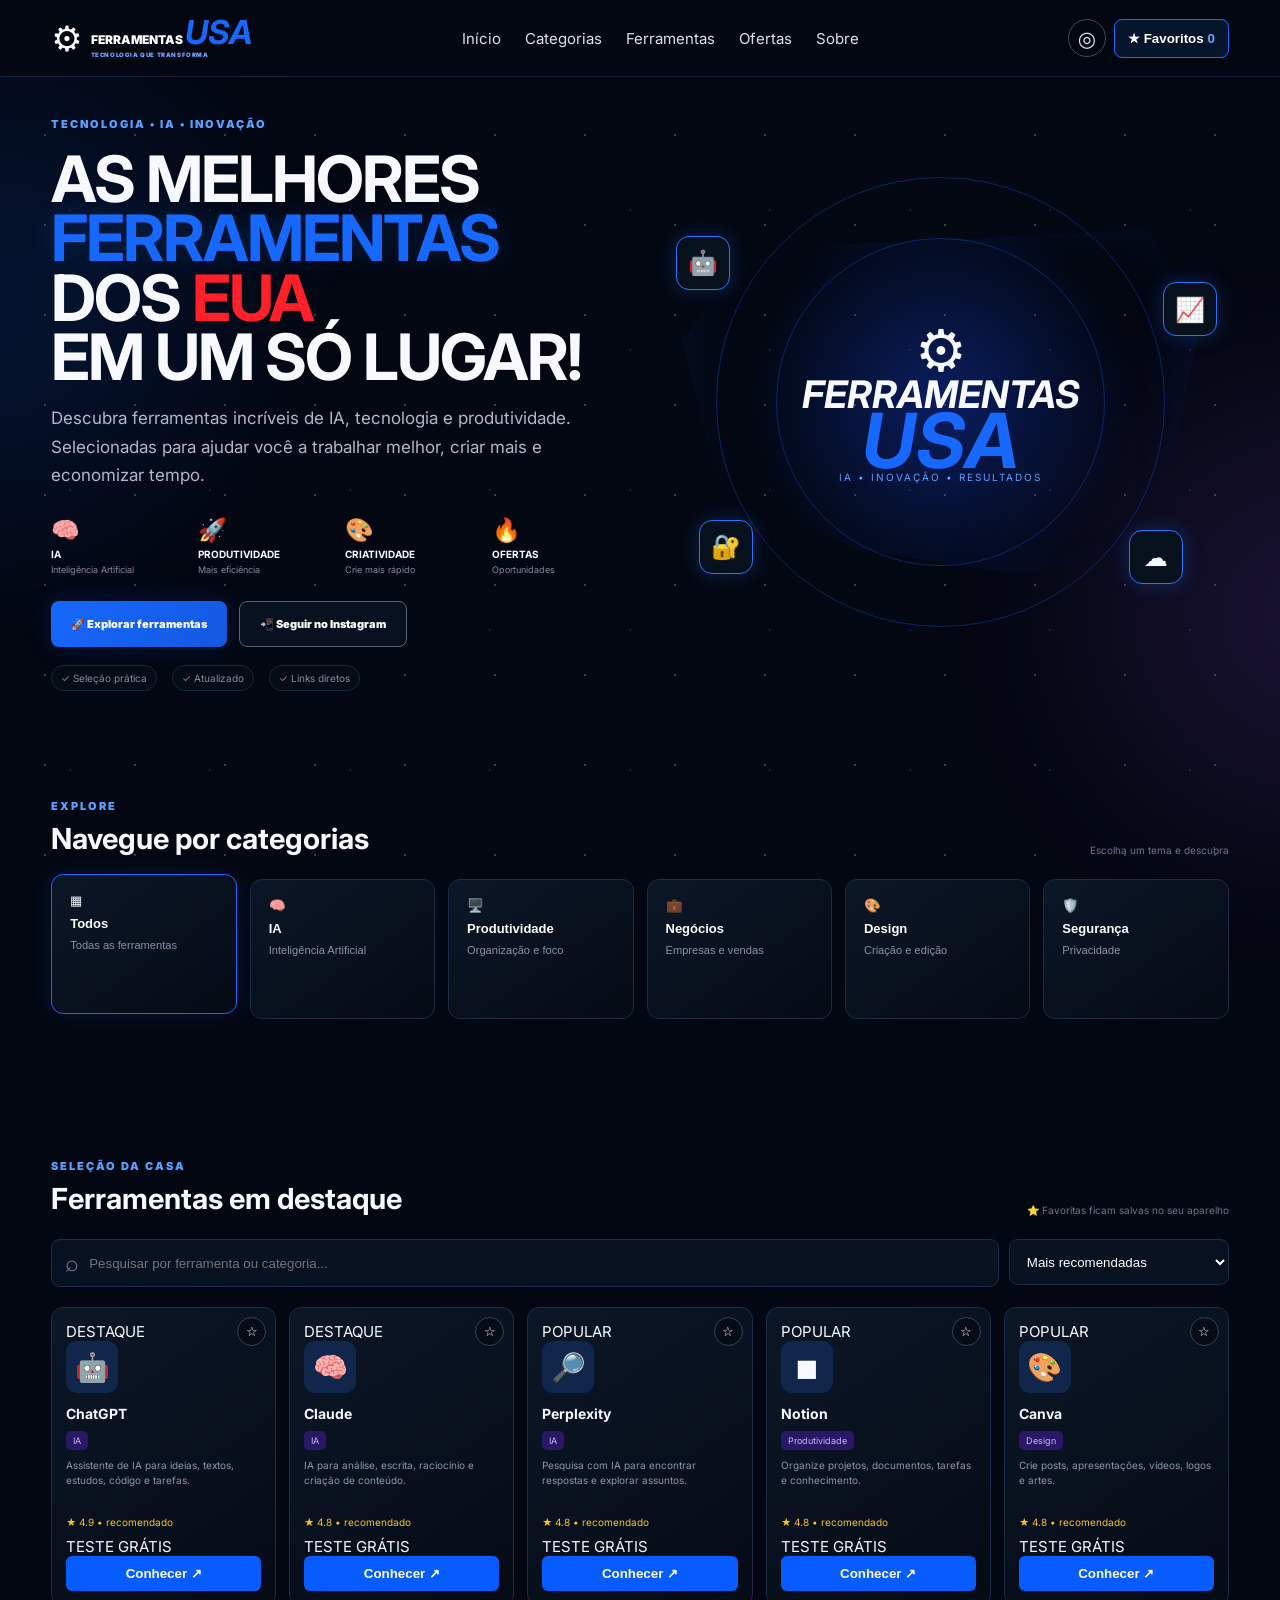
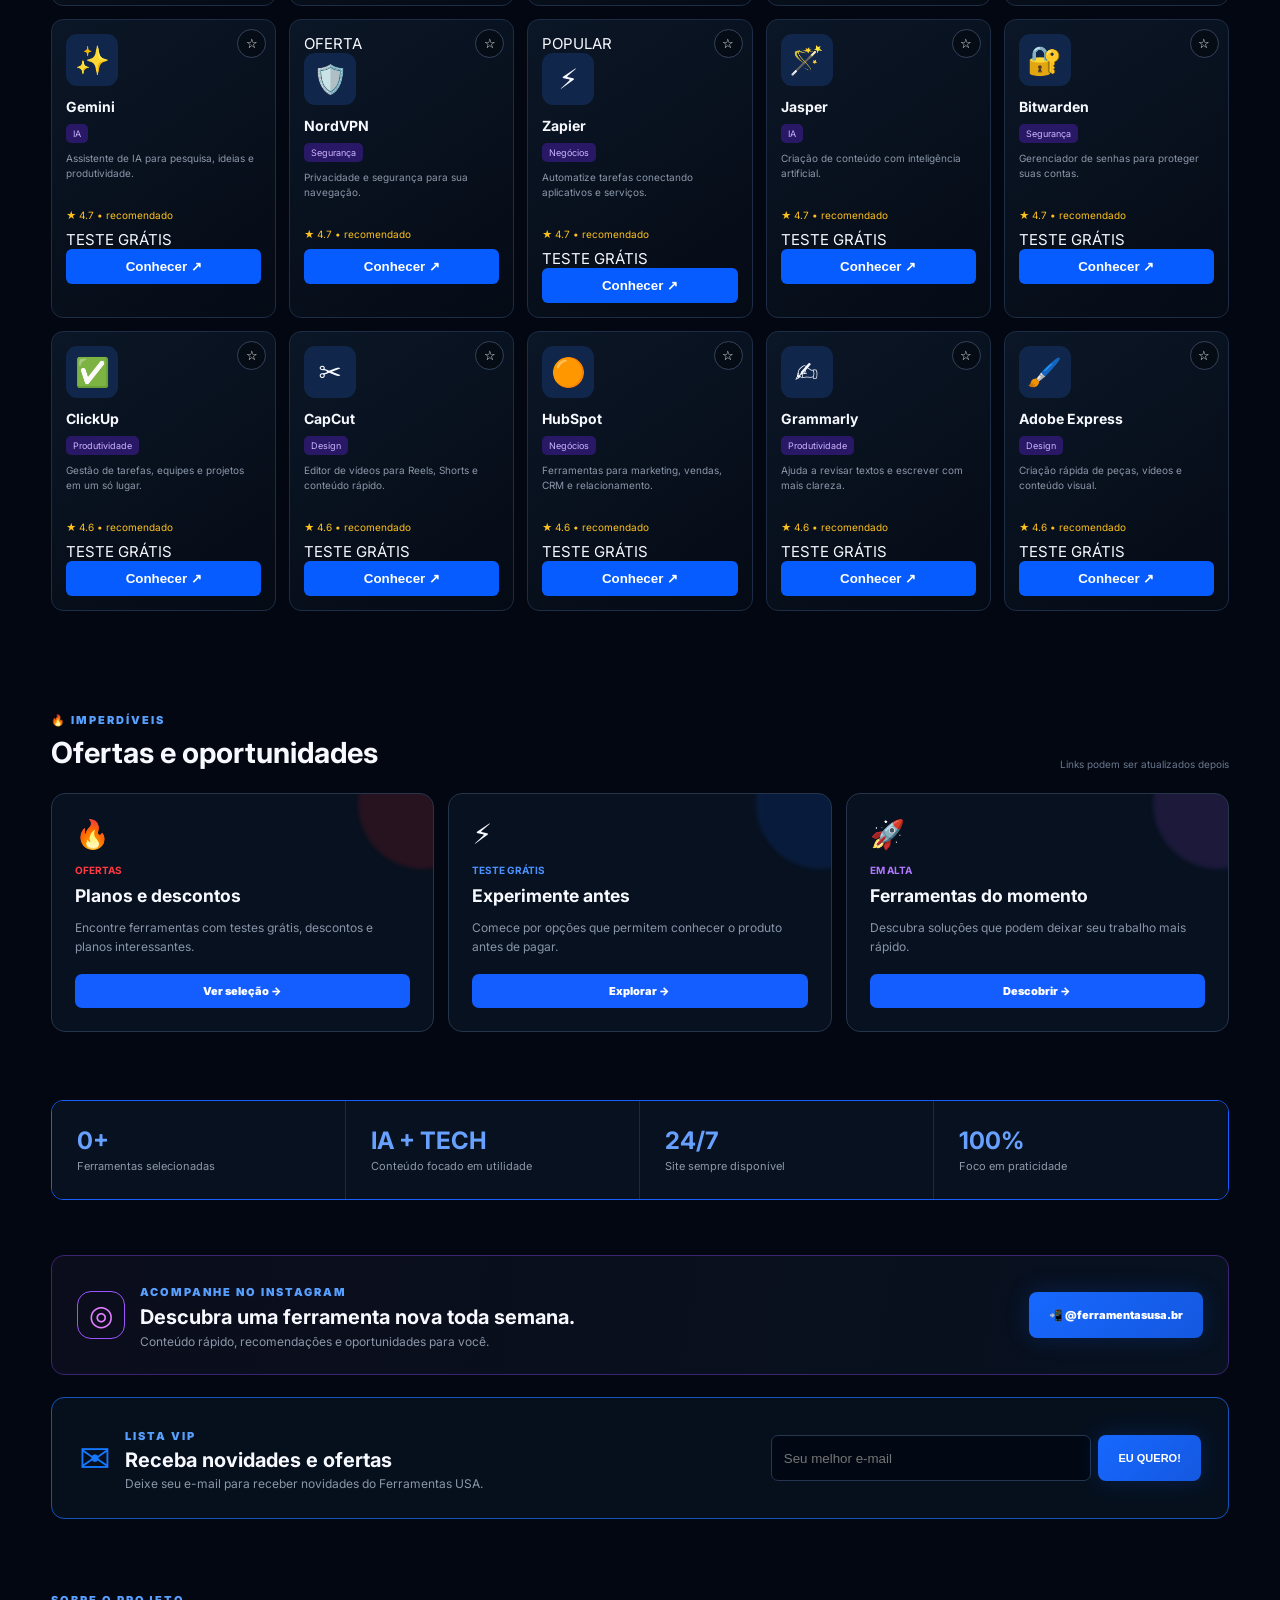
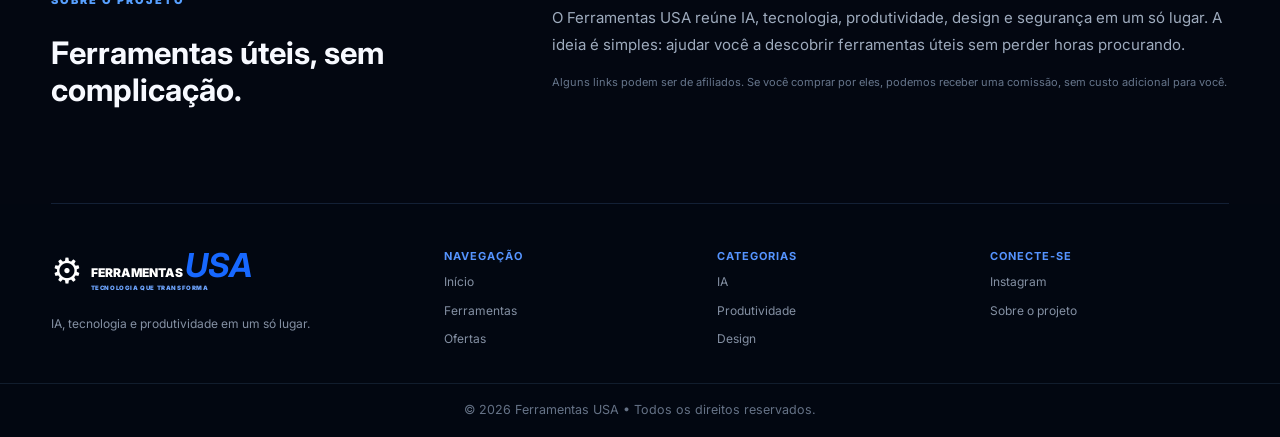
==== commit 02fbe09b: "Update index.html" ====
--- a/index.html
+++ b/index.html
@@ -2,15 +2,32 @@
 <html lang="pt-BR">
 <head>
 <meta charset="utf-8">
-<meta name="viewport" content="width=device-width,initial-scale=1">
-<meta name="description" content="Ferramentas USA — descubra ferramentas de IA, tecnologia, produtividade e design selecionadas para você.">
+<meta name="viewport" content="width=device-width, initial-scale=1">
+
+<title>Ferramentas USA | Melhores Ferramentas de IA e Tecnologia</title>
+
+<meta name="description" content="Descubra as melhores ferramentas de IA, tecnologia, produtividade e design no Ferramentas USA. Encontre ferramentas gratuitas, ofertas e soluções para trabalhar melhor.">
+
+<meta name="robots" content="index, follow">
+
+<link rel="canonical" href="https://ferramentasusa.netlify.app/">
+
 <meta name="theme-color" content="#030711">
-<meta property="og:title" content="Ferramentas USA | IA • Tecnologia • Produtividade">
-<meta property="og:description" content="As melhores ferramentas em um só lugar.">
-<title>Ferramentas USA | IA • Tecnologia</title>
+
+<meta property="og:type" content="website">
+<meta property="og:title" content="Ferramentas USA | IA, Tecnologia e Produtividade">
+<meta property="og:description" content="Descubra ferramentas de IA, tecnologia, produtividade e design selecionadas para você.">
+<meta property="og:url" content="https://ferramentasusa.netlify.app/">
+<meta property="og:site_name" content="Ferramentas USA">
+
+<meta name="twitter:card" content="summary">
+<meta name="twitter:title" content="Ferramentas USA | IA, Tecnologia e Produtividade">
+<meta name="twitter:description" content="Descubra as melhores ferramentas de IA, tecnologia, produtividade e design.">
+
 <link rel="preconnect" href="https://fonts.googleapis.com">
 <link rel="preconnect" href="https://fonts.gstatic.com" crossorigin>
 <link href="https://fonts.googleapis.com/css2?family=Inter:wght@400;500;600;700;800;900&display=swap" rel="stylesheet">
+
 <link rel="stylesheet" href="style.css">
 </head>
 <body>
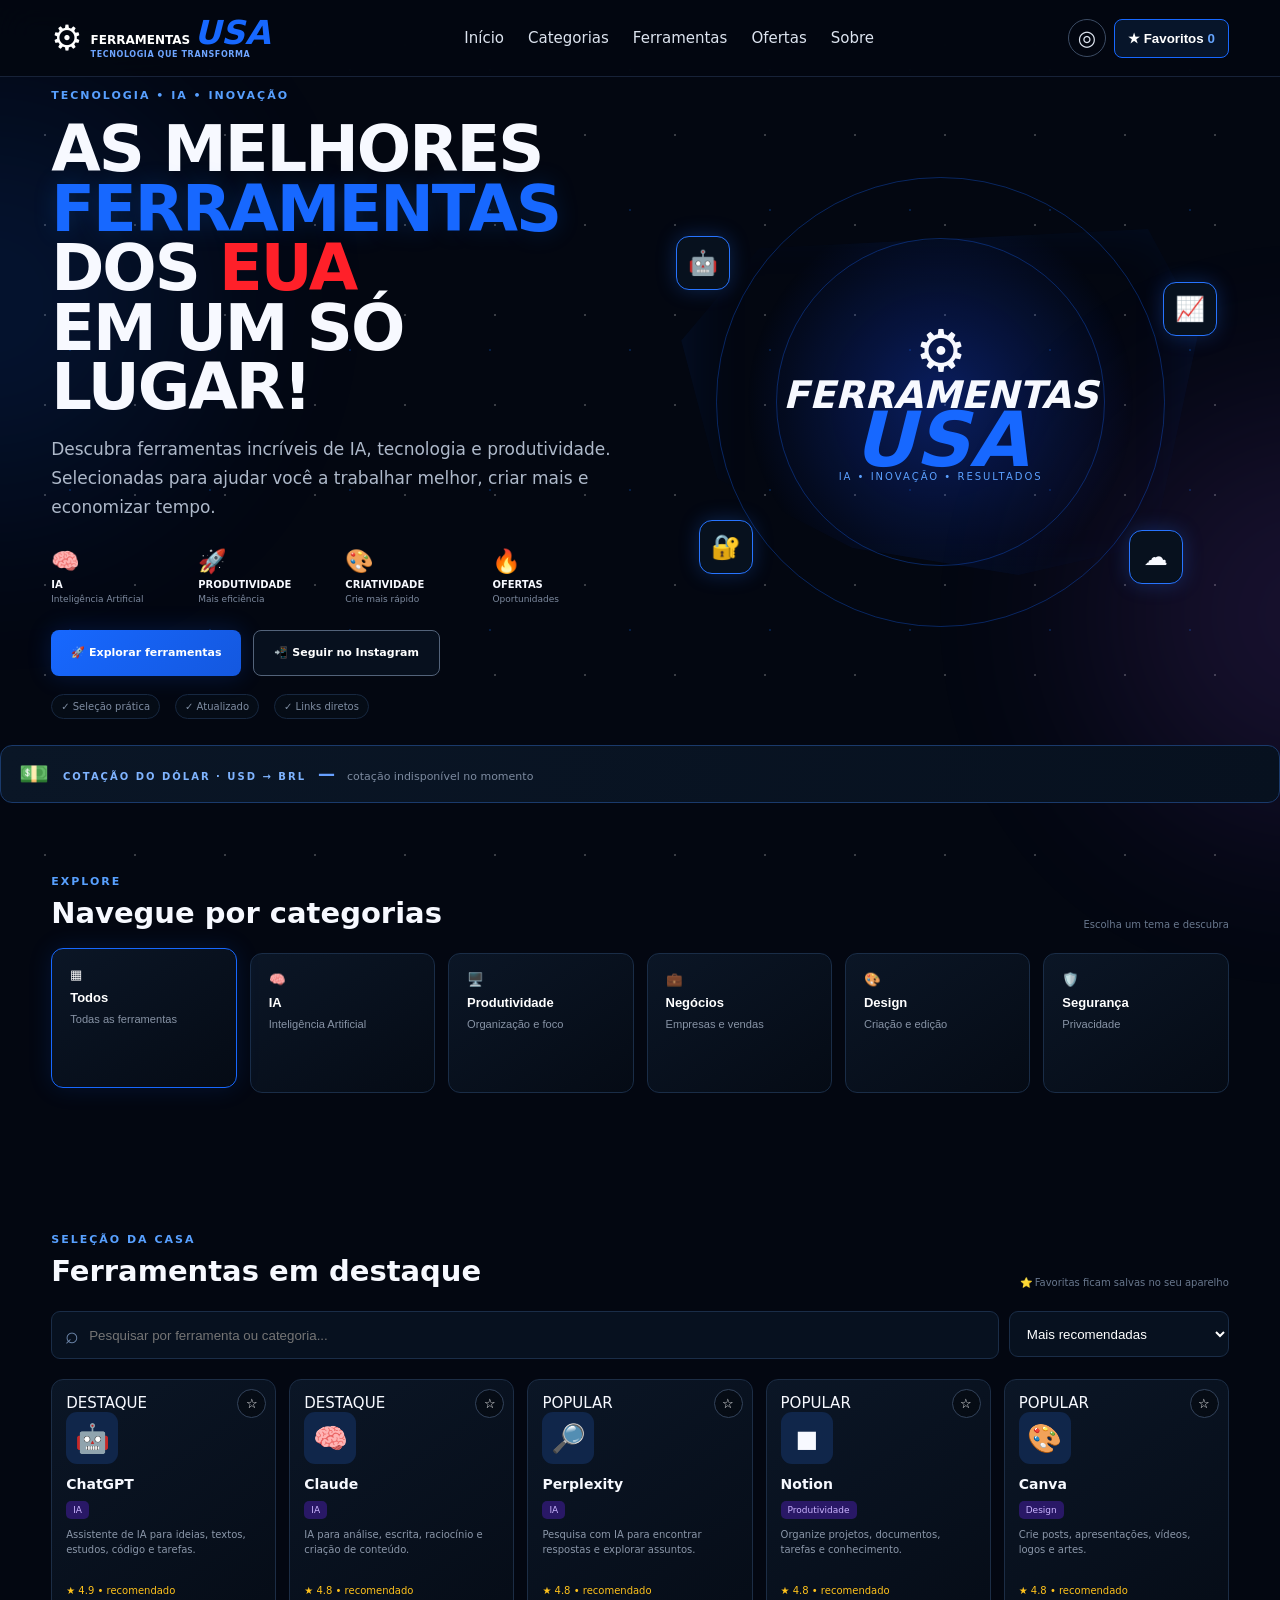
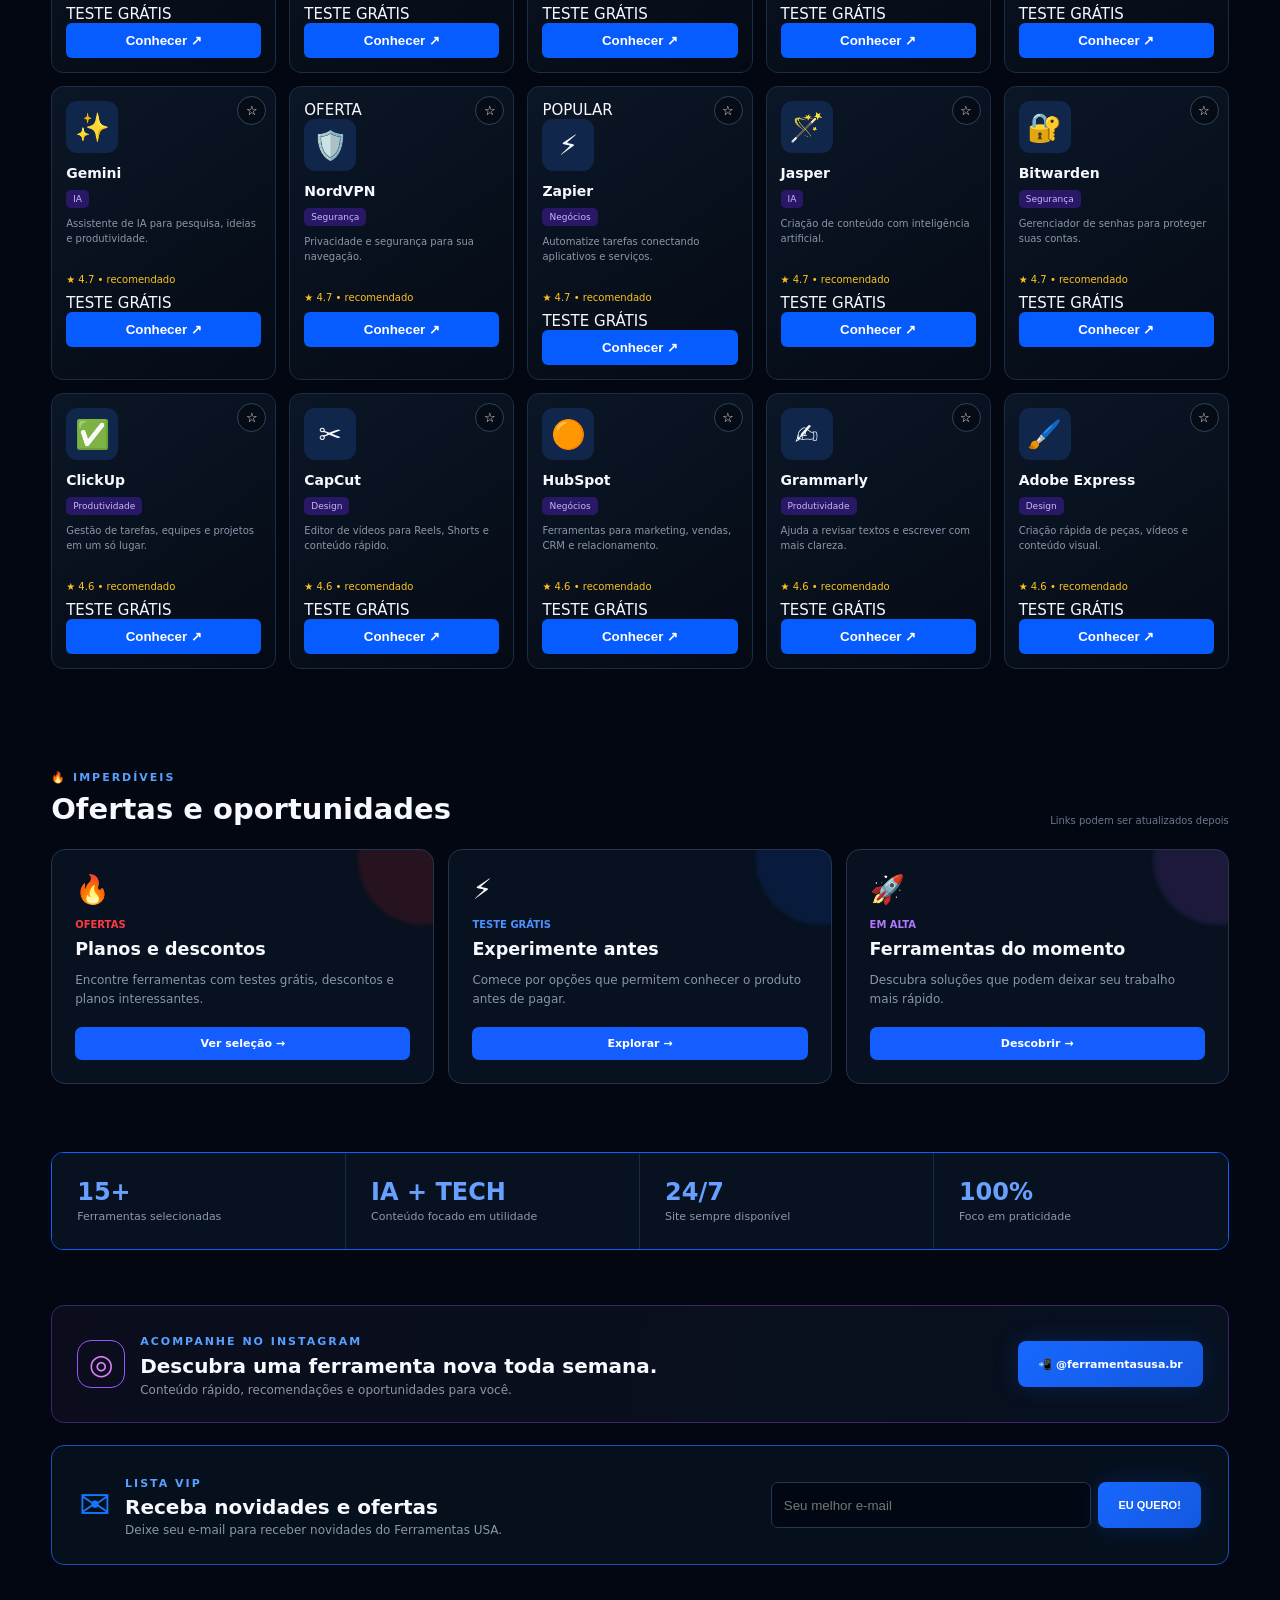
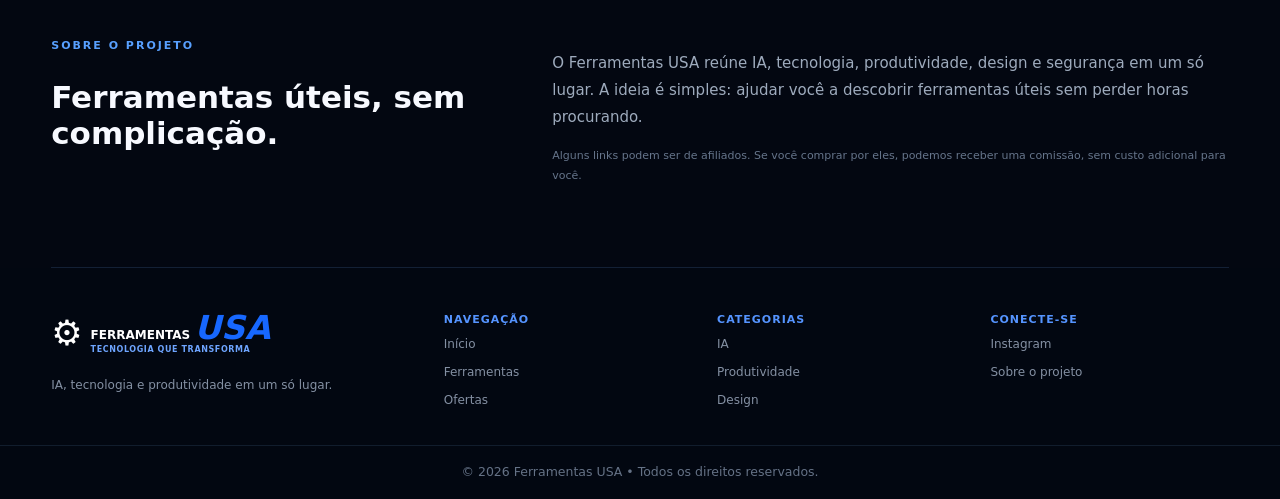
==== commit 7cc810a2: "Add files via upload" ====
--- a/index.html
+++ b/index.html
@@ -3,6 +3,9 @@
 <head>
 <meta charset="utf-8">
 <meta name="viewport" content="width=device-width, initial-scale=1">
+<meta name="referrer" content="strict-origin-when-cross-origin">
+<meta http-equiv="Content-Security-Policy" content="default-src 'self'; script-src 'self'; style-src 'self' 'unsafe-inline' https://fonts.googleapis.com; font-src https://fonts.gstatic.com; img-src 'self' data:; connect-src 'self' https://open.er-api.com; base-uri 'self'; form-action 'self'">
+<link rel="icon" href="data:image/svg+xml,<svg xmlns=%22http://www.w3.org/2000/svg%22 viewBox=%220 0 100 100%22><text y=%22.9em%22 font-size=%2290%22>%E2%9A%99</text></svg>">
 
 <title>Ferramentas USA | Melhores Ferramentas de IA e Tecnologia</title>
 
@@ -38,7 +41,7 @@
 <a class="logo" href="#inicio" aria-label="Ferramentas USA início"><span class="gear">⚙</span><span class="brand">FERRAMENTAS <b>USA</b><small>TECNOLOGIA QUE TRANSFORMA</small></span></a>
 <button id="menu" aria-label="Abrir menu">☰</button>
 <div id="links"><a href="#inicio">Início</a><a href="#categorias">Categorias</a><a href="#ferramentas">Ferramentas</a><a href="#ofertas">Ofertas</a><a href="#sobre">Sobre</a></div>
-<div class="social"><a href="https://www.instagram.com/ferramentasusa.br/" target="_blank" rel="noopener" aria-label="Instagram">◎</a><button id="fav">★ Favoritos <i>0</i></button></div>
+<div class="social"><a href="https://www.instagram.com/ferramentasusa.br/" target="_blank" rel="noopener noreferrer" aria-label="Instagram">◎</a><button id="fav">★ Favoritos <i>0</i></button></div>
 </nav>
 </header>
 <main>
@@ -48,10 +51,13 @@
 <h1>AS MELHORES<br><em>FERRAMENTAS</em><br>DOS <strong>EUA</strong><br>EM UM SÓ LUGAR!</h1>
 <p>Descubra ferramentas incríveis de IA, tecnologia e produtividade. Selecionadas para ajudar você a trabalhar melhor, criar mais e economizar tempo.</p>
 <div class="features"><span>🧠 <b>IA</b><small>Inteligência Artificial</small></span><span>🚀 <b>PRODUTIVIDADE</b><small>Mais eficiência</small></span><span>🎨 <b>CRIATIVIDADE</b><small>Crie mais rápido</small></span><span>🔥 <b>OFERTAS</b><small>Oportunidades</small></span></div>
-<div class="actions"><a class="btn" href="#ferramentas">🚀 Explorar ferramentas</a><a class="btn ghost" href="https://www.instagram.com/ferramentasusa.br/" target="_blank" rel="noopener">📲 Seguir no Instagram</a></div>
+<div class="actions"><a class="btn" href="#ferramentas">🚀 Explorar ferramentas</a><a class="btn ghost" href="https://www.instagram.com/ferramentasusa.br/" target="_blank" rel="noopener noreferrer">📲 Seguir no Instagram</a></div>
 <div class="trust"><span>✓ Seleção prática</span><span>✓ Atualizado</span><span>✓ Links diretos</span></div>
 </div>
 <div class="visual reveal"><div class="orbit orbit-1"></div><div class="orbit orbit-2"></div><div class="map"><div class="map-gear">⚙</div><b>FERRAMENTAS<br><strong>USA</strong></b><small>IA • INOVAÇÃO • RESULTADOS</small></div><i class="float a">🤖</i><i class="float b">📈</i><i class="float c">🔐</i><i class="float d">☁️</i></div>
+</section>
+<section class="currency" id="cotacao" aria-live="polite">
+<div class="currency-wrap reveal"><span class="currency-icon">💵</span><div class="currency-info"><label>COTAÇÃO DO DÓLAR · USD → BRL</label><strong id="currencyRate">—</strong><small id="currencyUpdated">buscando cotação em tempo real...</small></div></div>
 </section>
 <section id="categorias" class="section">
 <div class="title"><div><label>EXPLORE</label><h2>Navegue por categorias</h2></div><span class="mini">Escolha um tema e descubra</span></div>
@@ -66,12 +72,12 @@
 <div class="title"><div><label>🔥 IMPERDÍVEIS</label><h2>Ofertas e oportunidades</h2></div><span class="mini">Links podem ser atualizados depois</span></div>
 <div class="offers"><article class="offer red"><span class="offer-icon">🔥</span><b>OFERTAS</b><h3>Planos e descontos</h3><p>Encontre ferramentas com testes grátis, descontos e planos interessantes.</p><a href="#ferramentas">Ver seleção →</a></article><article class="offer blue"><span class="offer-icon">⚡</span><b>TESTE GRÁTIS</b><h3>Experimente antes</h3><p>Comece por opções que permitem conhecer o produto antes de pagar.</p><a href="#ferramentas">Explorar →</a></article><article class="offer purple"><span class="offer-icon">🚀</span><b>EM ALTA</b><h3>Ferramentas do momento</h3><p>Descubra soluções que podem deixar seu trabalho mais rápido.</p><a href="#ferramentas">Descobrir →</a></article></div>
 </section>
-<section class="stats reveal"><div><b data-count="20">0+</b><span>Ferramentas selecionadas</span></div><div><b>IA + TECH</b><span>Conteúdo focado em utilidade</span></div><div><b>24/7</b><span>Site sempre disponível</span></div><div><b>100%</b><span>Foco em praticidade</span></div></section>
-<section class="instagram-cta reveal"><div><span class="ig-icon">◎</span><div><label>ACOMPANHE NO INSTAGRAM</label><h2>Descubra uma ferramenta nova toda semana.</h2><p>Conteúdo rápido, recomendações e oportunidades para você.</p></div></div><a class="btn" href="https://www.instagram.com/ferramentasusa.br/" target="_blank" rel="noopener">📲 @ferramentasusa.br</a></section>
+<section class="stats reveal"><div><b data-count="0">0+</b><span>Ferramentas selecionadas</span></div><div><b>IA + TECH</b><span>Conteúdo focado em utilidade</span></div><div><b>24/7</b><span>Site sempre disponível</span></div><div><b>100%</b><span>Foco em praticidade</span></div></section>
+<section class="instagram-cta reveal"><div><span class="ig-icon">◎</span><div><label>ACOMPANHE NO INSTAGRAM</label><h2>Descubra uma ferramenta nova toda semana.</h2><p>Conteúdo rápido, recomendações e oportunidades para você.</p></div></div><a class="btn" href="https://www.instagram.com/ferramentasusa.br/" target="_blank" rel="noopener noreferrer">📲 @ferramentasusa.br</a></section>
 <section class="newsletter reveal"><div><span>✉</span><div><label>LISTA VIP</label><h2>Receba novidades e ofertas</h2><p>Deixe seu e-mail para receber novidades do Ferramentas USA.</p></div></div><form id="form"><input type="email" required placeholder="Seu melhor e-mail" aria-label="Seu melhor e-mail"><button class="btn">EU QUERO!</button></form></section>
 <section id="sobre" class="about"><div><label>SOBRE O PROJETO</label><h2>Ferramentas úteis, sem complicação.</h2></div><div><p>O Ferramentas USA reúne IA, tecnologia, produtividade, design e segurança em um só lugar. A ideia é simples: ajudar você a descobrir ferramentas úteis sem perder horas procurando.</p><p class="small-note">Alguns links podem ser de afiliados. Se você comprar por eles, podemos receber uma comissão, sem custo adicional para você.</p></div></section>
 </main>
-<footer><div class="foot"><div><div class="logo"><span class="gear">⚙</span><span class="brand">FERRAMENTAS <b>USA</b><small>TECNOLOGIA QUE TRANSFORMA</small></span></div><p class="footer-intro">IA, tecnologia e produtividade em um só lugar.</p></div><div><b>NAVEGAÇÃO</b><a href="#inicio">Início</a><a href="#ferramentas">Ferramentas</a><a href="#ofertas">Ofertas</a></div><div><b>CATEGORIAS</b><a href="#categorias">IA</a><a href="#categorias">Produtividade</a><a href="#categorias">Design</a></div><div><b>CONECTE-SE</b><a href="https://www.instagram.com/ferramentasusa.br/" target="_blank" rel="noopener">Instagram</a><a href="#sobre">Sobre o projeto</a></div></div><small class="copyright">© 2026 Ferramentas USA • Todos os direitos reservados.</small></footer>
+<footer><div class="foot"><div><div class="logo"><span class="gear">⚙</span><span class="brand">FERRAMENTAS <b>USA</b><small>TECNOLOGIA QUE TRANSFORMA</small></span></div><p class="footer-intro">IA, tecnologia e produtividade em um só lugar.</p></div><div><b>NAVEGAÇÃO</b><a href="#inicio">Início</a><a href="#ferramentas">Ferramentas</a><a href="#ofertas">Ofertas</a></div><div><b>CATEGORIAS</b><a href="#categorias">IA</a><a href="#categorias">Produtividade</a><a href="#categorias">Design</a></div><div><b>CONECTE-SE</b><a href="https://www.instagram.com/ferramentasusa.br/" target="_blank" rel="noopener noreferrer">Instagram</a><a href="#sobre">Sobre o projeto</a></div></div><small class="copyright">© 2026 Ferramentas USA • Todos os direitos reservados.</small></footer>
 <button id="top" aria-label="Voltar ao topo">↑</button><div id="toast" role="status"></div>
 <div id="modal" class="modal" aria-hidden="true"><div class="modal-card"><button class="modal-close" id="modalClose">×</button><div id="modalContent"></div></div></div>
 <script src="script.js"></script>
--- a/style.css
+++ b/style.css
@@ -1 +1,14 @@
-:root{--bg:#030711;--panel:#07111f;--panel2:#0b1626;--line:#1a2d47;--blue:#1768ff;--blue2:#58a0ff;--red:#ff2029;--text:#f7f9ff;--muted:#9aa8bb}*{box-sizing:border-box}html{scroll-behavior:smooth}body{margin:0;background:var(--bg);color:var(--text);font:15px Inter,system-ui,Arial,sans-serif;overflow-x:hidden}body:before{content:"";position:fixed;inset:0;pointer-events:none;opacity:.22;background-image:radial-gradient(#fff 1px,transparent 1px),radial-gradient(#1677ff 1px,transparent 1px);background-size:90px 90px,140px 140px;z-index:-3}.ambient{position:fixed;width:420px;height:420px;border-radius:50%;filter:blur(100px);opacity:.13;pointer-events:none;z-index:-2}.ambient-1{background:#1768ff;top:10%;left:-220px}.ambient-2{background:#a855f7;right:-240px;top:45%}#progress{position:fixed;z-index:99;top:0;left:0;width:0;height:3px;background:linear-gradient(90deg,var(--blue),#a855f7,var(--red))}header{position:sticky;top:0;z-index:20;background:#030711dd;backdrop-filter:blur(18px);border-bottom:1px solid #172238}nav{width:min(1180px,92%);margin:auto;min-height:76px;display:flex;align-items:center;gap:25px}.logo{display:flex;align-items:center;gap:8px;color:#fff;text-decoration:none;font-weight:900}.gear{font-size:35px}.brand{font-size:12px;line-height:.9}.brand b{font-size:33px;font-style:italic;color:var(--blue)}.brand small{display:block;font-size:6px;color:#6ea5ff;letter-spacing:.6px;margin-top:4px}#links{display:flex;gap:24px;flex:1;justify-content:center}#links a,.social a{color:#dce3ef;text-decoration:none;transition:.2s}#links a:hover{color:#65a2ff}.social{display:flex;gap:8px;align-items:center}.social a{width:38px;height:38px;border:1px solid #3c4c65;border-radius:50%;display:grid;place-items:center;font-size:21px}.social a:hover{border-color:var(--blue);color:var(--blue2)}.social button{height:39px;border:1px solid var(--blue);border-radius:8px;background:#07152a;color:#fff;font-weight:800;padding:0 13px;cursor:pointer}.social i{font-style:normal;color:#66a5ff}#menu{display:none;background:none;border:0;color:#fff;font-size:27px}.hero,.section,.about,.instagram-cta,.newsletter,.stats{width:min(1180px,92%);margin:auto}.hero{min-height:650px;display:grid;grid-template-columns:1fr 1fr;align-items:center;gap:25px}.copy label,.title label,.about label,.instagram-cta label,.newsletter label{font-size:11px;letter-spacing:2px;color:var(--blue2);font-weight:900}.copy h1{font-size:clamp(42px,5vw,72px);line-height:.93;letter-spacing:-2px;margin:17px 0}.copy h1 em{font-style:normal;color:var(--blue);text-shadow:0 0 25px #1677ff33}.copy h1 strong{color:var(--red)}.copy p{max-width:560px;color:#aeb9ca;line-height:1.7;font-size:17px}.features{display:grid;grid-template-columns:repeat(4,1fr);gap:12px;margin:26px 0}.features span{display:flex;flex-direction:column;gap:4px;font-size:23px}.features b{font-size:10px}.features small{font-size:9px;color:#7e8ba0}.actions{display:flex;gap:12px;flex-wrap:wrap}.btn{display:inline-flex;align-items:center;justify-content:center;min-height:46px;padding:0 20px;border:0;border-radius:8px;background:linear-gradient(135deg,#1768ff,#1458df);color:#fff;text-decoration:none;font-weight:900;font-size:11px;cursor:pointer;box-shadow:0 0 25px #145eff33;transition:.25s}.btn:hover{transform:translateY(-2px);box-shadow:0 10px 30px #145eff44}.btn.ghost{background:#07101e;border:1px solid #53637a;box-shadow:none}.trust{display:flex;gap:15px;flex-wrap:wrap;color:#7f8da2;font-size:10px;margin-top:18px}.trust span{padding:6px 9px;border:1px solid #172840;border-radius:999px;background:#050c16}.visual{height:520px;display:grid;place-items:center;position:relative}.map{width:90%;aspect-ratio:1.35;background:radial-gradient(circle,#174cff55,transparent 60%);clip-path:polygon(15% 10%,90% 5%,100% 30%,91% 87%,65% 95%,33% 88%,7% 70%,0 34%);display:grid;place-items:center;align-content:center;text-align:center;box-shadow:0 0 70px #1768ff22 inset,0 0 70px #1768ff13}.map-gear{font-size:58px;line-height:1}.map b{font-size:38px;font-style:italic;line-height:.8}.map strong{font-size:76px;color:var(--blue)}.map small{font-size:10px;color:#5ba0ff;letter-spacing:2px}.orbit{position:absolute;border:1px solid #1768ff55;border-radius:50%;animation:spin 14s linear infinite}.orbit-1{width:78%;aspect-ratio:1}.orbit-2{width:57%;aspect-ratio:1;animation-direction:reverse;animation-duration:10s}.float{position:absolute;width:54px;height:54px;border:1px solid #2774ff;border-radius:13px;background:#07111e;display:grid;place-items:center;font-style:normal;font-size:24px;box-shadow:0 0 20px #2774ff44;animation:float 4s ease-in-out infinite}.a{left:4%;top:18%}.b{right:2%;top:27%;animation-delay:.8s}.c{left:8%;bottom:17%;animation-delay:1.4s}.d{right:8%;bottom:15%;animation-delay:2s}.section{padding:68px 0}.title{display:flex;align-items:end;justify-content:space-between;gap:20px;margin-bottom:23px}.title h2{font-size:29px;margin:7px 0 0}.mini{font-size:10px;color:#69788e}.cats{display:grid;grid-template-columns:repeat(6,1fr);gap:13px}.cats button{min-height:140px;background:linear-gradient(145deg,var(--panel2),#050b15);border:1px solid var(--line);border-radius:12px;color:#fff;text-align:left;padding:18px;display:flex;flex-direction:column;gap:8px;cursor:pointer;transition:.25s}.cats button:hover,.cats button.active{transform:translateY(-5px);border-color:var(--blue);box-shadow:0 0 25px #1768ff22}.cats button b{font-size:13px}.cats button small{color:#8793a5}.toolbar{display:flex;gap:10px;margin-bottom:20px}.searchbox{flex:1;display:flex;align-items:center;gap:8px;background:#07111f;border:1px solid var(--line);border-radius:9px;padding:0 13px}.searchbox span{font-size:23px;color:#6e88ac}.searchbox input{width:100%;height:46px;background:transparent;border:0;color:#fff;outline:0}.toolbar select{height:46px;background:#07111f;border:1px solid var(--line);color:#fff;border-radius:9px;padding:0 13px;width:220px;outline:0}#grid{display:grid;grid-template-columns:repeat(5,1fr);gap:13px}.tool{position:relative;background:linear-gradient(145deg,#0b1626,#050b15);border:1px solid #1c2d45;border-radius:12px;padding:14px;transition:.25s;overflow:hidden}.tool:after{content:"";position:absolute;inset:-80px auto auto -80px;width:150px;height:150px;border-radius:50%;background:#1768ff;opacity:0;filter:blur(45px);transition:.3s}.tool:hover{transform:translateY(-6px);border-color:#2875ff;box-shadow:0 15px 35px #0007}.tool:hover:after{opacity:.18}.tool .icon{font-size:28px;width:52px;height:52px;display:grid;place-items:center;background:#10264a;border-radius:11px;position:relative;z-index:1}.tool h3{font-size:14px;margin:12px 0 7px}.tag{font-size:9px;background:#291866;color:#cbb5ff;padding:4px 7px;border-radius:5px}.tool p{font-size:10px;color:#8b97a9;line-height:1.5;min-height:48px}.rating{font-size:10px;color:#ffc21c;margin:9px 0}.tool .know{width:100%;height:35px;border:0;border-radius:6px;background:#075cff;color:#fff;font-weight:900;cursor:pointer;transition:.2s}.tool .know:hover{filter:brightness(1.15)}.fav{position:absolute;right:9px;top:9px;width:29px;height:29px;border:1px solid #33435b;border-radius:50%;background:#0005;color:#fff;z-index:2;cursor:pointer}.fav.saved{color:#ffd21a;border-color:#ffd21a;background:#1a1606}#empty{text-align:center;color:#8995a8;display:none;padding:30px}.offers-section{padding-top:30px}.offers{display:grid;grid-template-columns:repeat(3,1fr);gap:14px}.offer{position:relative;overflow:hidden;background:#07111f;border:1px solid #26354c;border-radius:14px;padding:23px;transition:.25s}.offer:hover{transform:translateY(-5px)}.offer:after{content:"";position:absolute;width:130px;height:130px;border-radius:50%;right:-55px;top:-55px;filter:blur(2px);opacity:.13}.offer.red:after{background:var(--red)}.offer.blue:after{background:var(--blue)}.offer.purple:after{background:#a855f7}.offer-icon{font-size:28px;display:block;margin-bottom:8px}.offer>b{font-size:10px;color:#ff3942}.offer.blue>b{color:#4c92ff}.offer.purple>b{color:#b178ff}.offer h3{margin:7px 0}.offer p{color:#8995a8;font-size:12px;line-height:1.6;min-height:40px}.offer a{display:block;text-align:center;background:#145eff;color:#fff;text-decoration:none;padding:10px;border-radius:7px;font-size:11px;font-weight:900;margin-top:16px}.stats{margin:0 auto 55px;display:grid;grid-template-columns:repeat(4,1fr);border:1px solid #155eff;border-radius:12px;overflow:hidden}.stats div{padding:25px;border-right:1px solid #192a43;background:#07111f}.stats div:last-child{border-right:0}.stats b{display:block;color:#67a0ff;font-size:24px}.stats span{font-size:11px;color:#8d99ab}.instagram-cta{margin-bottom:22px;padding:25px;border:1px solid #3d2470;border-radius:13px;background:linear-gradient(100deg,#0b0d1c,#07111f);display:flex;justify-content:space-between;align-items:center;gap:20px}.instagram-cta>div{display:flex;gap:15px;align-items:center}.ig-icon{width:48px;height:48px;border-radius:14px;display:grid;place-items:center;border:1px solid #9b55ff;color:#e17dff;font-size:28px}.instagram-cta h2{margin:5px 0;font-size:20px}.instagram-cta p{margin:0;color:#8b97a8;font-size:12px}.newsletter{margin-bottom:0;padding:27px;border:1px solid #1653b9;border-radius:13px;background:#06101d;display:flex;justify-content:space-between;align-items:center;gap:20px}.newsletter>div{display:flex;gap:14px;align-items:center}.newsletter>div>span{font-size:38px;color:#1677ff}.newsletter h2{margin:4px 0;font-size:20px}.newsletter p{margin:0;color:#8b97a8;font-size:12px}.newsletter form{display:flex;gap:7px;min-width:430px}.newsletter input{flex:1;background:#020813;border:1px solid #26364f;color:#fff;border-radius:7px;padding:0 12px;outline:0}.about{padding:70px 0;display:grid;grid-template-columns:1fr 1.5fr;gap:50px;border-bottom:1px solid #132035}.about h2{font-size:31px}.about p{color:#9eabbd;line-height:1.8}.small-note{font-size:11px;color:#66758b!important}footer{background:#020711;padding:45px 0 20px}.foot{width:min(1180px,92%);margin:auto;display:grid;grid-template-columns:1.5fr 1fr 1fr 1fr;gap:35px}.foot>div{display:flex;flex-direction:column;gap:9px}.foot>div>b{color:#5594ff;font-size:11px;letter-spacing:1px}.foot a,.foot p{color:#8490a3;text-decoration:none;font-size:12px;line-height:1.6;margin:0}.footer-intro{margin-top:14px!important}.copyright{display:block;text-align:center;color:#657286;margin-top:35px;border-top:1px solid #111d2d;padding-top:18px}#top{display:none;position:fixed;right:20px;bottom:20px;border:0;border-radius:50%;width:43px;height:43px;background:#145eff;color:#fff;font-size:21px;z-index:15;cursor:pointer;box-shadow:0 10px 30px #0007}#toast{position:fixed;left:50%;bottom:25px;transform:translate(-50%,20px);background:#101d30;border:1px solid #2d4770;color:#fff;padding:11px 17px;border-radius:8px;opacity:0;transition:.25s;z-index:50;max-width:90%;text-align:center}.show{opacity:1!important;transform:translate(-50%,0)!important}.reveal{opacity:0;transform:translateY(22px);transition:.7s}.visible{opacity:1;transform:none}.modal{position:fixed;inset:0;background:#000a;backdrop-filter:blur(8px);display:none;place-items:center;padding:20px;z-index:80}.modal.open{display:grid}.modal-card{position:relative;width:min(520px,100%);background:#07111f;border:1px solid #2b4770;border-radius:16px;padding:28px;box-shadow:0 25px 80px #000b}.modal-close{position:absolute;right:12px;top:8px;background:none;border:0;color:#fff;font-size:30px;cursor:pointer}.modal-card h2{margin:0 0 8px}.modal-card p{color:#9ba8bb;line-height:1.7}.modal-card .modal-meta{color:#ffc21c;font-size:12px;margin:10px 0 18px}.modal-card .btn{margin-right:8px}.modal-card .btn.secondary{background:#101d30;border:1px solid #445671;box-shadow:none}@keyframes float{50%{transform:translateY(-11px)}}@keyframes spin{to{transform:rotate(360deg)}}@media(max-width:950px){#menu{display:block;margin-left:auto}#links{display:none;position:absolute;top:76px;left:0;right:0;background:#040a14;flex-direction:column;padding:10px 5%;border-bottom:1px solid #172238}#links.open{display:flex}#links a{padding:12px}.social>a{display:none}.hero{grid-template-columns:1fr}.visual{height:380px}.cats{grid-template-columns:repeat(3,1fr)}#grid{grid-template-columns:repeat(3,1fr)}.newsletter,.instagram-cta{flex-direction:column;align-items:stretch}.newsletter form{min-width:0}.about{grid-template-columns:1fr}.foot{grid-template-columns:repeat(2,1fr)}}@media(max-width:600px){.logo{font-size:28px}.gear{font-size:29px}.brand b{font-size:27px}.hero{min-height:auto;padding-top:55px}.hero h1{font-size:43px}.copy p{font-size:15px}.features{grid-template-columns:repeat(2,1fr)}.cats,#grid,.offers{grid-template-columns:repeat(2,1fr)}.cats button{min-height:125px;padding:14px}.toolbar{flex-direction:column}.toolbar select{width:100%}.stats{grid-template-columns:repeat(2,1fr)}.stats div:nth-child(2){border-right:0}.newsletter form{flex-direction:column}.newsletter input{height:44px}.foot{grid-template-columns:1fr}.map b{font-size:27px}.map strong{font-size:55px}.visual{height:320px}.title{align-items:start;flex-direction:column;gap:5px}.mini{display:none}.instagram-cta h2{font-size:18px}}
+:root{--bg:#030711;--panel:#07111f;--panel2:#0b1626;--line:#1a2d47;--blue:#1768ff;--blue2:#58a0ff;--red:#ff2029;--text:#f7f9ff;--muted:#9aa8bb}*{box-sizing:border-box}html{scroll-behavior:smooth}body{margin:0;background:var(--bg);color:var(--text);font:15px Inter,system-ui,Arial,sans-serif;overflow-x:hidden}body:before{content:"";position:fixed;inset:0;pointer-events:none;opacity:.22;background-image:radial-gradient(#fff 1px,transparent 1px),radial-gradient(#1677ff 1px,transparent 1px);background-size:90px 90px,140px 140px;z-index:-3}.ambient{position:fixed;width:420px;height:420px;border-radius:50%;filter:blur(100px);opacity:.13;pointer-events:none;z-index:-2}.ambient-1{background:#1768ff;top:10%;left:-220px}.ambient-2{background:#a855f7;right:-240px;top:45%}#progress{position:fixed;z-index:99;top:0;left:0;width:0;height:3px;background:linear-gradient(90deg,var(--blue),#a855f7,var(--red))}header{position:sticky;top:0;z-index:20;background:#030711dd;backdrop-filter:blur(18px);border-bottom:1px solid #172238}nav{width:min(1180px,92%);margin:auto;min-height:76px;display:flex;align-items:center;gap:25px}.logo{display:flex;align-items:center;gap:8px;color:#fff;text-decoration:none;font-weight:900}.gear{font-size:35px}.brand{font-size:12px;line-height:.9}.brand b{font-size:33px;font-style:italic;color:var(--blue)}.brand small{display:block;font-size:8px;color:#6ea5ff;letter-spacing:.6px;margin-top:4px}#links{display:flex;gap:24px;flex:1;justify-content:center}#links a,.social a{color:#dce3ef;text-decoration:none;transition:.2s}#links a:hover{color:#65a2ff}.social{display:flex;gap:8px;align-items:center}.social a{width:38px;height:38px;border:1px solid #3c4c65;border-radius:50%;display:grid;place-items:center;font-size:21px}.social a:hover{border-color:var(--blue);color:var(--blue2)}.social button{height:39px;border:1px solid var(--blue);border-radius:8px;background:#07152a;color:#fff;font-weight:800;padding:0 13px;cursor:pointer}.social i{font-style:normal;color:#66a5ff}#menu{display:none;background:none;border:0;color:#fff;font-size:27px}.hero,.section,.about,.instagram-cta,.newsletter,.stats{width:min(1180px,92%);margin:auto}.hero{min-height:650px;display:grid;grid-template-columns:1fr 1fr;align-items:center;gap:25px}.copy label,.title label,.about label,.instagram-cta label,.newsletter label{font-size:11px;letter-spacing:2px;color:var(--blue2);font-weight:900}.copy h1{font-size:clamp(42px,5vw,72px);line-height:.93;letter-spacing:-2px;margin:17px 0}.copy h1 em{font-style:normal;color:var(--blue);text-shadow:0 0 25px #1677ff33}.copy h1 strong{color:var(--red)}.copy p{max-width:560px;color:#aeb9ca;line-height:1.7;font-size:17px}.features{display:grid;grid-template-columns:repeat(4,1fr);gap:12px;margin:26px 0}.features span{display:flex;flex-direction:column;gap:4px;font-size:23px}.features b{font-size:10px}.features small{font-size:9px;color:#7e8ba0}.actions{display:flex;gap:12px;flex-wrap:wrap}.btn{display:inline-flex;align-items:center;justify-content:center;min-height:46px;padding:0 20px;border:0;border-radius:8px;background:linear-gradient(135deg,#1768ff,#1458df);color:#fff;text-decoration:none;font-weight:900;font-size:11px;cursor:pointer;box-shadow:0 0 25px #145eff33;transition:.25s}.btn:hover{transform:translateY(-2px);box-shadow:0 10px 30px #145eff44}.btn.ghost{background:#07101e;border:1px solid #53637a;box-shadow:none}.trust{display:flex;gap:15px;flex-wrap:wrap;color:#7f8da2;font-size:10px;margin-top:18px}.trust span{padding:6px 9px;border:1px solid #172840;border-radius:999px;background:#050c16}.visual{height:520px;display:grid;place-items:center;position:relative}.map{width:90%;aspect-ratio:1.35;background:radial-gradient(circle,#174cff55,transparent 60%);clip-path:polygon(15% 10%,90% 5%,100% 30%,91% 87%,65% 95%,33% 88%,7% 70%,0 34%);display:grid;place-items:center;align-content:center;text-align:center;box-shadow:0 0 70px #1768ff22 inset,0 0 70px #1768ff13}.map-gear{font-size:58px;line-height:1}.map b{font-size:38px;font-style:italic;line-height:.8}.map strong{font-size:76px;color:var(--blue)}.map small{font-size:10px;color:#5ba0ff;letter-spacing:2px}.orbit{position:absolute;border:1px solid #1768ff55;border-radius:50%;animation:spin 14s linear infinite}.orbit-1{width:78%;aspect-ratio:1}.orbit-2{width:57%;aspect-ratio:1;animation-direction:reverse;animation-duration:10s}.float{position:absolute;width:54px;height:54px;border:1px solid #2774ff;border-radius:13px;background:#07111e;display:grid;place-items:center;font-style:normal;font-size:24px;box-shadow:0 0 20px #2774ff44;animation:float 4s ease-in-out infinite}.a{left:4%;top:18%}.b{right:2%;top:27%;animation-delay:.8s}.c{left:8%;bottom:17%;animation-delay:1.4s}.d{right:8%;bottom:15%;animation-delay:2s}.section{padding:68px 0}.title{display:flex;align-items:end;justify-content:space-between;gap:20px;margin-bottom:23px}.title h2{font-size:29px;margin:7px 0 0}.mini{font-size:10px;color:#69788e}.cats{display:grid;grid-template-columns:repeat(6,1fr);gap:13px}.cats button{min-height:140px;background:linear-gradient(145deg,var(--panel2),#050b15);border:1px solid var(--line);border-radius:12px;color:#fff;text-align:left;padding:18px;display:flex;flex-direction:column;gap:8px;cursor:pointer;transition:.25s}.cats button:hover,.cats button.active{transform:translateY(-5px);border-color:var(--blue);box-shadow:0 0 25px #1768ff22}.cats button b{font-size:13px}.cats button small{color:#8793a5}.toolbar{display:flex;gap:10px;margin-bottom:20px}.searchbox{flex:1;display:flex;align-items:center;gap:8px;background:#07111f;border:1px solid var(--line);border-radius:9px;padding:0 13px}.searchbox span{font-size:23px;color:#6e88ac}.searchbox input{width:100%;height:46px;background:transparent;border:0;color:#fff;outline:0}.toolbar select{height:46px;background:#07111f;border:1px solid var(--line);color:#fff;border-radius:9px;padding:0 13px;width:220px;outline:0}#grid{display:grid;grid-template-columns:repeat(5,1fr);gap:13px}.tool{position:relative;background:linear-gradient(145deg,#0b1626,#050b15);border:1px solid #1c2d45;border-radius:12px;padding:14px;transition:.25s;overflow:hidden}.tool:after{content:"";position:absolute;inset:-80px auto auto -80px;width:150px;height:150px;border-radius:50%;background:#1768ff;opacity:0;filter:blur(45px);transition:.3s}.tool:hover{transform:translateY(-6px);border-color:#2875ff;box-shadow:0 15px 35px #0007}.tool:hover:after{opacity:.18}.tool .icon{font-size:28px;width:52px;height:52px;display:grid;place-items:center;background:#10264a;border-radius:11px;position:relative;z-index:1}.tool h3{font-size:14px;margin:12px 0 7px}.tag{font-size:9px;background:#291866;color:#cbb5ff;padding:4px 7px;border-radius:5px}.tool p{font-size:10px;color:#8b97a9;line-height:1.5;min-height:48px}.rating{font-size:10px;color:#ffc21c;margin:9px 0}.tool .know{width:100%;height:35px;border:0;border-radius:6px;background:#075cff;color:#fff;font-weight:900;cursor:pointer;transition:.2s}.tool .know:hover{filter:brightness(1.15)}.fav{position:absolute;right:9px;top:9px;width:29px;height:29px;border:1px solid #33435b;border-radius:50%;background:#0005;color:#fff;z-index:2;cursor:pointer}.fav.saved{color:#ffd21a;border-color:#ffd21a;background:#1a1606}#empty{text-align:center;color:#8995a8;display:none;padding:30px}.offers-section{padding-top:30px}.offers{display:grid;grid-template-columns:repeat(3,1fr);gap:14px}.offer{position:relative;overflow:hidden;background:#07111f;border:1px solid #26354c;border-radius:14px;padding:23px;transition:.25s}.offer:hover{transform:translateY(-5px)}.offer:after{content:"";position:absolute;width:130px;height:130px;border-radius:50%;right:-55px;top:-55px;filter:blur(2px);opacity:.13}.offer.red:after{background:var(--red)}.offer.blue:after{background:var(--blue)}.offer.purple:after{background:#a855f7}.offer-icon{font-size:28px;display:block;margin-bottom:8px}.offer>b{font-size:10px;color:#ff3942}.offer.blue>b{color:#4c92ff}.offer.purple>b{color:#b178ff}.offer h3{margin:7px 0}.offer p{color:#8995a8;font-size:12px;line-height:1.6;min-height:40px}.offer a{display:block;text-align:center;background:#145eff;color:#fff;text-decoration:none;padding:10px;border-radius:7px;font-size:11px;font-weight:900;margin-top:16px}.stats{margin:0 auto 55px;display:grid;grid-template-columns:repeat(4,1fr);border:1px solid #155eff;border-radius:12px;overflow:hidden}.stats div{padding:25px;border-right:1px solid #192a43;background:#07111f}.stats div:last-child{border-right:0}.stats b{display:block;color:#67a0ff;font-size:24px}.stats span{font-size:11px;color:#8d99ab}.instagram-cta{margin-bottom:22px;padding:25px;border:1px solid #3d2470;border-radius:13px;background:linear-gradient(100deg,#0b0d1c,#07111f);display:flex;justify-content:space-between;align-items:center;gap:20px}.instagram-cta>div{display:flex;gap:15px;align-items:center}.ig-icon{width:48px;height:48px;border-radius:14px;display:grid;place-items:center;border:1px solid #9b55ff;color:#e17dff;font-size:28px}.instagram-cta h2{margin:5px 0;font-size:20px}.instagram-cta p{margin:0;color:#8b97a8;font-size:12px}.newsletter{margin-bottom:0;padding:27px;border:1px solid #1653b9;border-radius:13px;background:#06101d;display:flex;justify-content:space-between;align-items:center;gap:20px}.newsletter>div{display:flex;gap:14px;align-items:center}.newsletter>div>span{font-size:38px;color:#1677ff}.newsletter h2{margin:4px 0;font-size:20px}.newsletter p{margin:0;color:#8b97a8;font-size:12px}.newsletter form{display:flex;gap:7px;min-width:430px}.newsletter input{flex:1;background:#020813;border:1px solid #26364f;color:#fff;border-radius:7px;padding:0 12px;outline:0}.about{padding:70px 0;display:grid;grid-template-columns:1fr 1.5fr;gap:50px;border-bottom:1px solid #132035}.about h2{font-size:31px}.about p{color:#9eabbd;line-height:1.8}.small-note{font-size:11px;color:#66758b!important}footer{background:#020711;padding:45px 0 20px}.foot{width:min(1180px,92%);margin:auto;display:grid;grid-template-columns:1.5fr 1fr 1fr 1fr;gap:35px}.foot>div{display:flex;flex-direction:column;gap:9px}.foot>div>b{color:#5594ff;font-size:11px;letter-spacing:1px}.foot a,.foot p{color:#8490a3;text-decoration:none;font-size:12px;line-height:1.6;margin:0}.footer-intro{margin-top:14px!important}.copyright{display:block;text-align:center;color:#657286;margin-top:35px;border-top:1px solid #111d2d;padding-top:18px}#top{display:none;position:fixed;right:20px;bottom:20px;border:0;border-radius:50%;width:43px;height:43px;background:#145eff;color:#fff;font-size:21px;z-index:15;cursor:pointer;box-shadow:0 10px 30px #0007}#toast{position:fixed;left:50%;bottom:25px;transform:translate(-50%,20px);background:#101d30;border:1px solid #2d4770;color:#fff;padding:11px 17px;border-radius:8px;opacity:0;transition:.25s;z-index:50;max-width:90%;text-align:center}.show{opacity:1!important;transform:translate(-50%,0)!important}.reveal{opacity:0;transform:translateY(22px);transition:.7s}.visible{opacity:1;transform:none}.modal{position:fixed;inset:0;background:#000a;backdrop-filter:blur(8px);display:none;place-items:center;padding:20px;z-index:80}.modal.open{display:grid}.modal-card{position:relative;width:min(520px,100%);background:#07111f;border:1px solid #2b4770;border-radius:16px;padding:28px;box-shadow:0 25px 80px #000b}.modal-close{position:absolute;right:12px;top:8px;background:none;border:0;color:#fff;font-size:30px;cursor:pointer}.modal-card h2{margin:0 0 8px}.modal-card p{color:#9ba8bb;line-height:1.7}.modal-card .modal-meta{color:#ffc21c;font-size:12px;margin:10px 0 18px}.modal-card .btn{margin-right:8px}.modal-card .btn.secondary{background:#101d30;border:1px solid #445671;box-shadow:none}@keyframes float{50%{transform:translateY(-11px)}}@keyframes spin{to{transform:rotate(360deg)}}@media(max-width:950px){#menu{display:block;margin-left:auto}#links{display:none;position:absolute;top:76px;left:0;right:0;background:#040a14;flex-direction:column;padding:10px 5%;border-bottom:1px solid #172238}#links.open{display:flex}#links a{padding:12px}.social>a{display:none}.hero{grid-template-columns:1fr}.visual{height:380px}.cats{grid-template-columns:repeat(3,1fr)}#grid{grid-template-columns:repeat(3,1fr)}.newsletter,.instagram-cta{flex-direction:column;align-items:stretch}.newsletter form{min-width:0}.about{grid-template-columns:1fr}.foot{grid-template-columns:repeat(2,1fr)}}@media(max-width:600px){.logo{font-size:28px}.gear{font-size:29px}.brand b{font-size:27px}.hero{min-height:auto;padding-top:55px}.hero h1{font-size:43px}.copy p{font-size:15px}.features{grid-template-columns:repeat(2,1fr)}.cats,#grid,.offers{grid-template-columns:repeat(2,1fr)}.cats button{min-height:125px;padding:14px}.toolbar{flex-direction:column}.toolbar select{width:100%}.stats{grid-template-columns:repeat(2,1fr)}.stats div:nth-child(2){border-right:0}.newsletter form{flex-direction:column}.newsletter input{height:44px}.foot{grid-template-columns:1fr}.map b{font-size:27px}.map strong{font-size:55px}.visual{height:320px}.title{align-items:start;flex-direction:column;gap:5px}.mini{display:none}.instagram-cta h2{font-size:18px}}
+.currency{padding:18px 0 0}.currency-wrap{display:flex;align-items:center;gap:14px;background:linear-gradient(100deg,#0a1626,#07111f);border:1px solid #1a3a6b;border-radius:12px;padding:14px 18px}.currency-icon{font-size:24px}.currency-info{display:flex;align-items:baseline;gap:12px;flex-wrap:wrap}.currency-info label{font-size:10px;letter-spacing:2px;color:#7fb4ff;font-weight:900}.currency-info strong{color:#67a0ff;font-size:17px}.currency-info small{color:#7d8ba0;font-size:11px}
+@keyframes cardIn{from{opacity:0;transform:translateY(18px) scale(.97)}to{opacity:1;transform:none}}
+.tool{animation:cardIn .55s cubic-bezier(.2,.7,.3,1) backwards;animation-delay:var(--d,0ms)}
+@keyframes heroIn{from{opacity:0;transform:translateY(26px)}to{opacity:1;transform:none}}
+.hero .copy h1{animation:heroIn .9s cubic-bezier(.2,.7,.3,1) both}
+.offer-icon{animation:pulse 2.4s ease-in-out infinite}
+@keyframes pulse{50%{transform:scale(1.12)}}
+.btn,.social button{position:relative;overflow:hidden}
+.btn:after{content:"";position:absolute;inset:0;pointer-events:none;background:linear-gradient(115deg,transparent 30%,#ffffff33 50%,transparent 70%);transform:translateX(-100%)}
+.btn:hover:after{animation:shine 2.8s ease-in-out infinite}
+@keyframes shine{60%,to{transform:translateX(100%)}}
+@media(prefers-reduced-motion:reduce){*,*:before,*:after{animation-duration:.01ms!important;animation-iteration-count:1!important;transition-duration:.01ms!important;scroll-behavior:auto!important}}
+@media(max-width:600px){.currency-wrap{flex-wrap:wrap}.currency-info strong{width:100%}}
